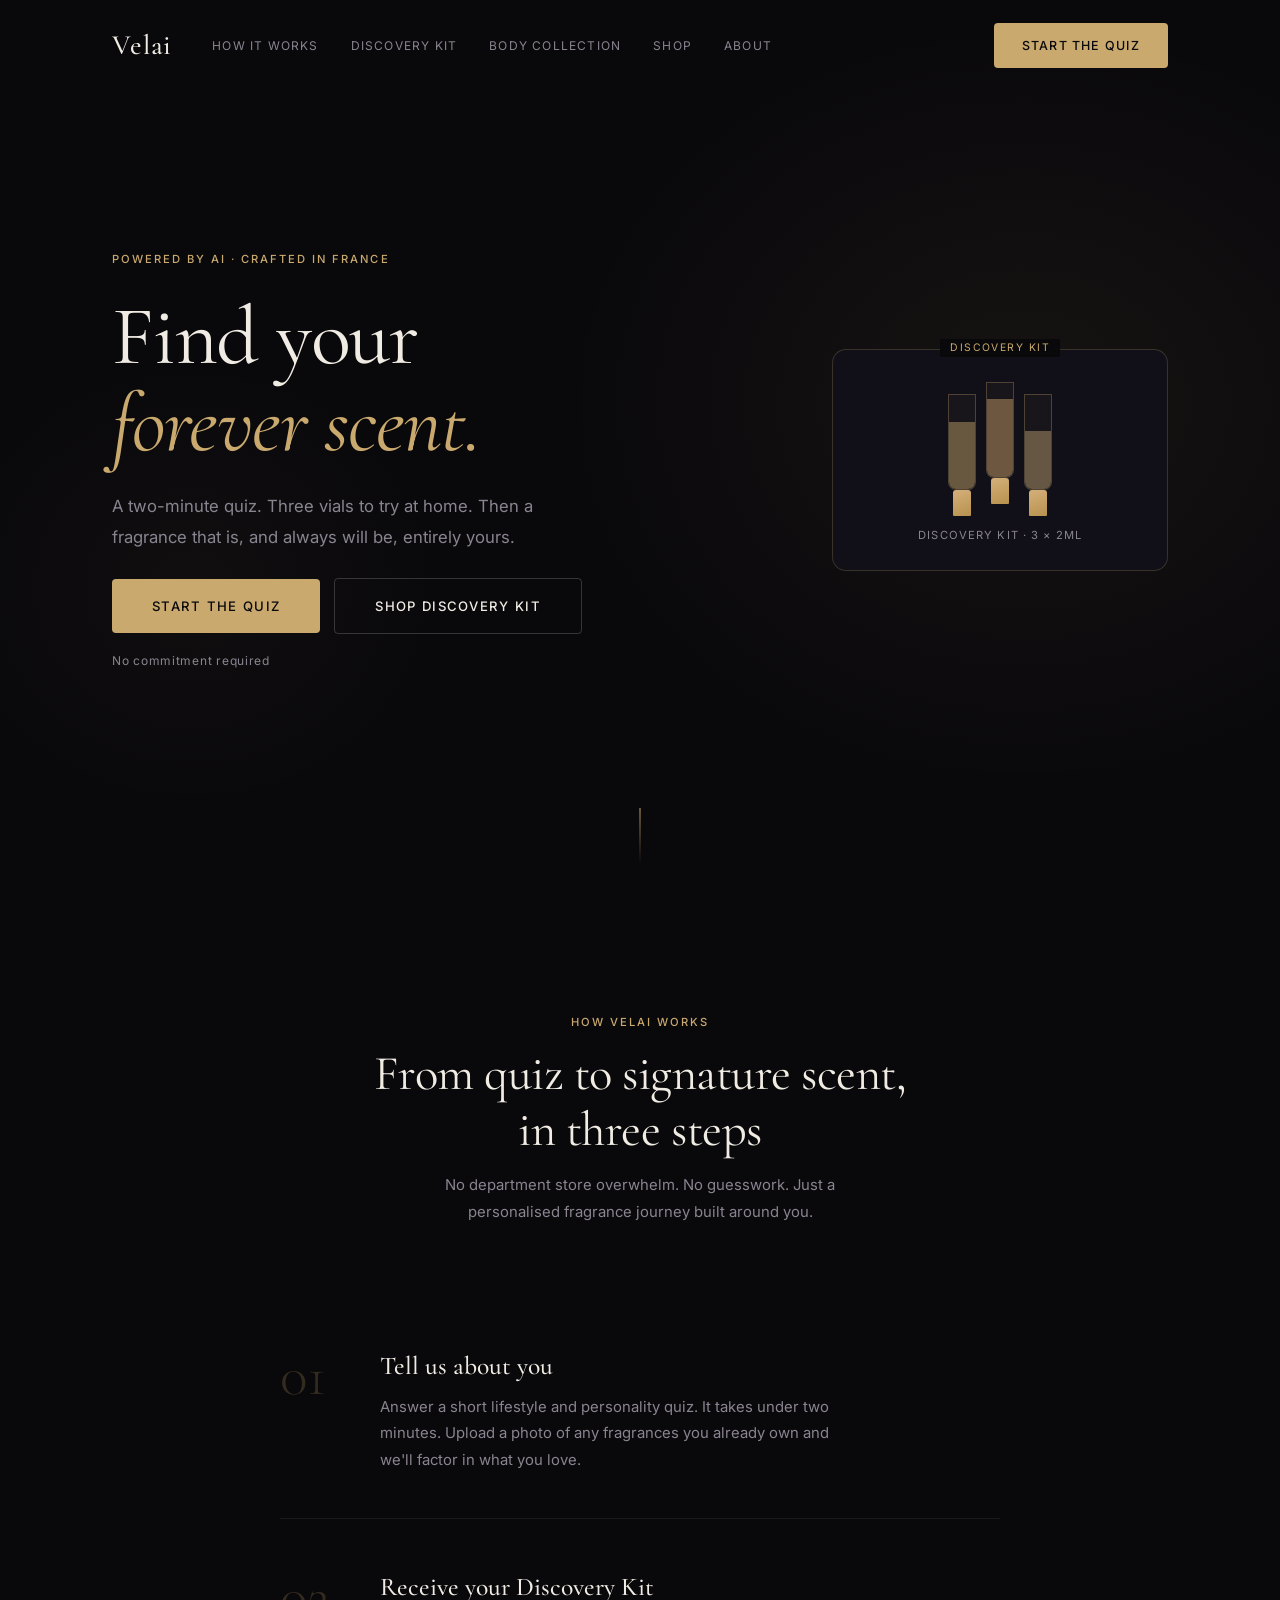
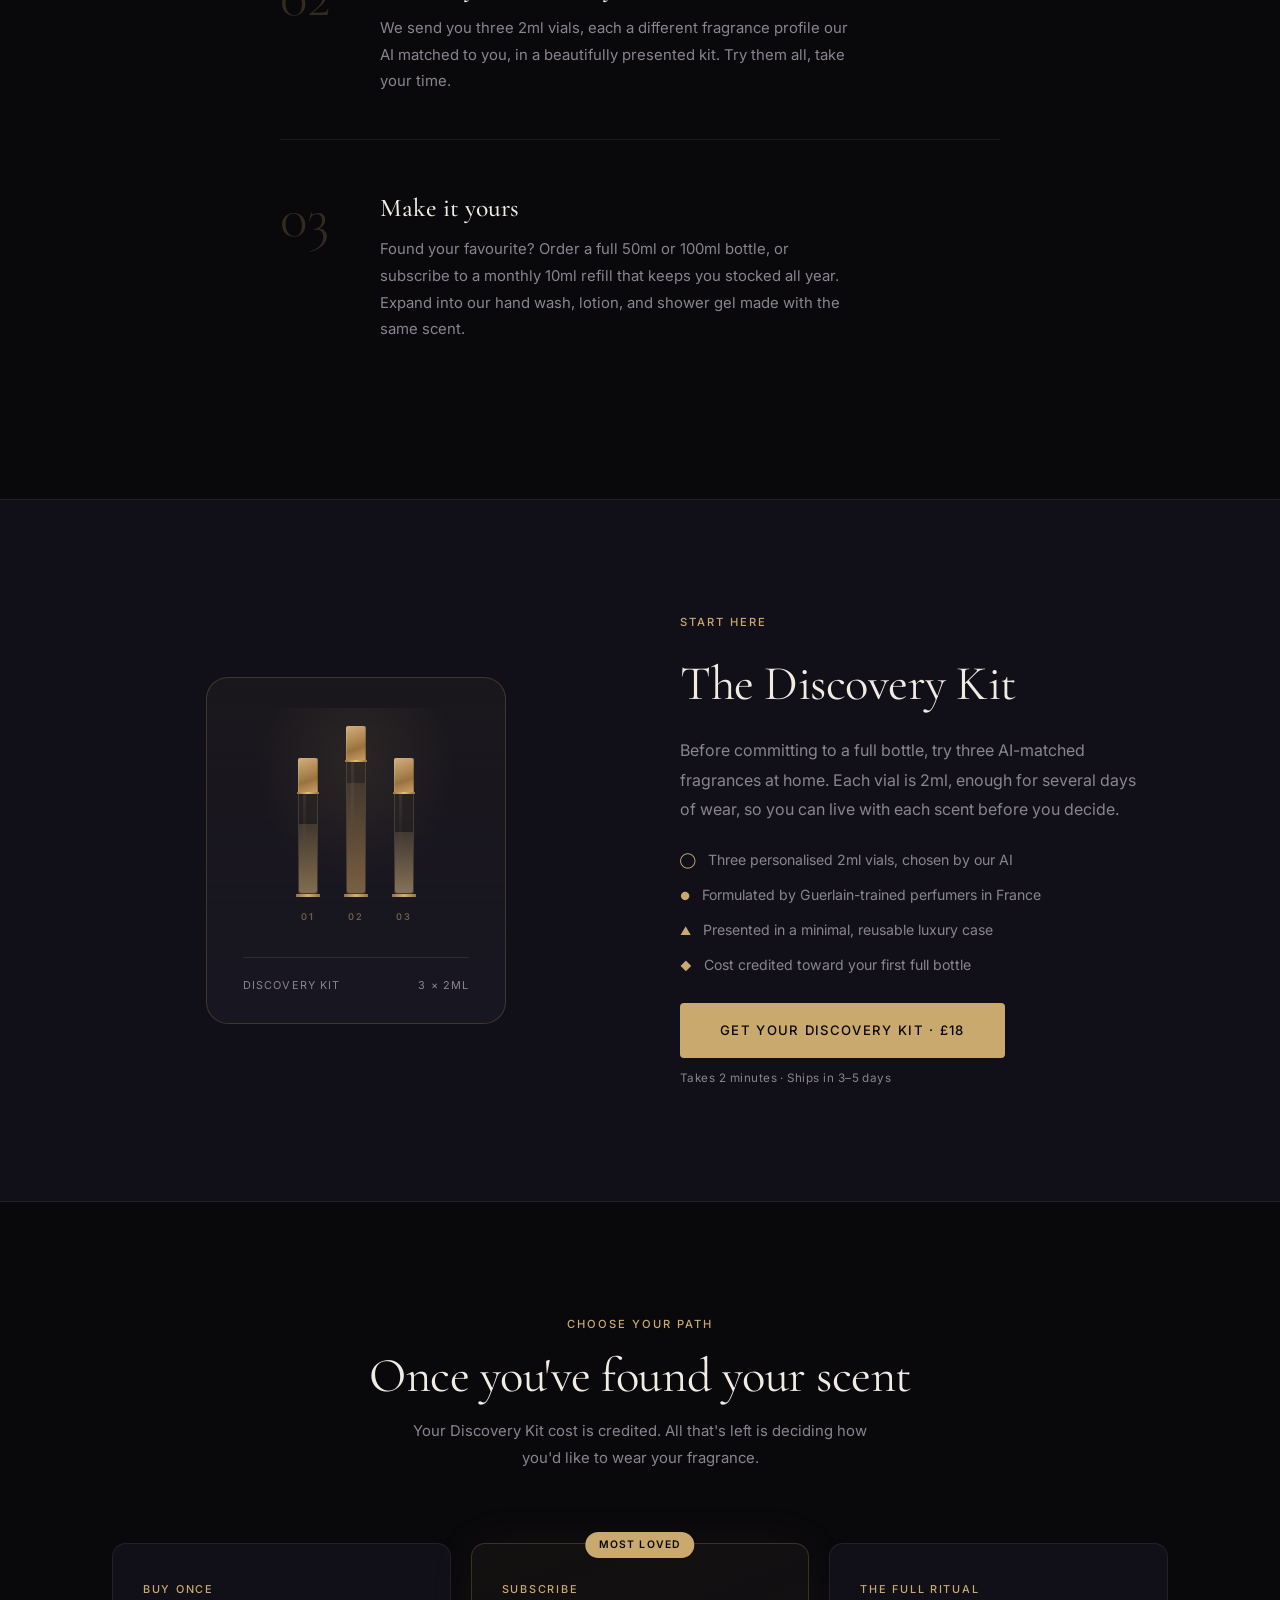
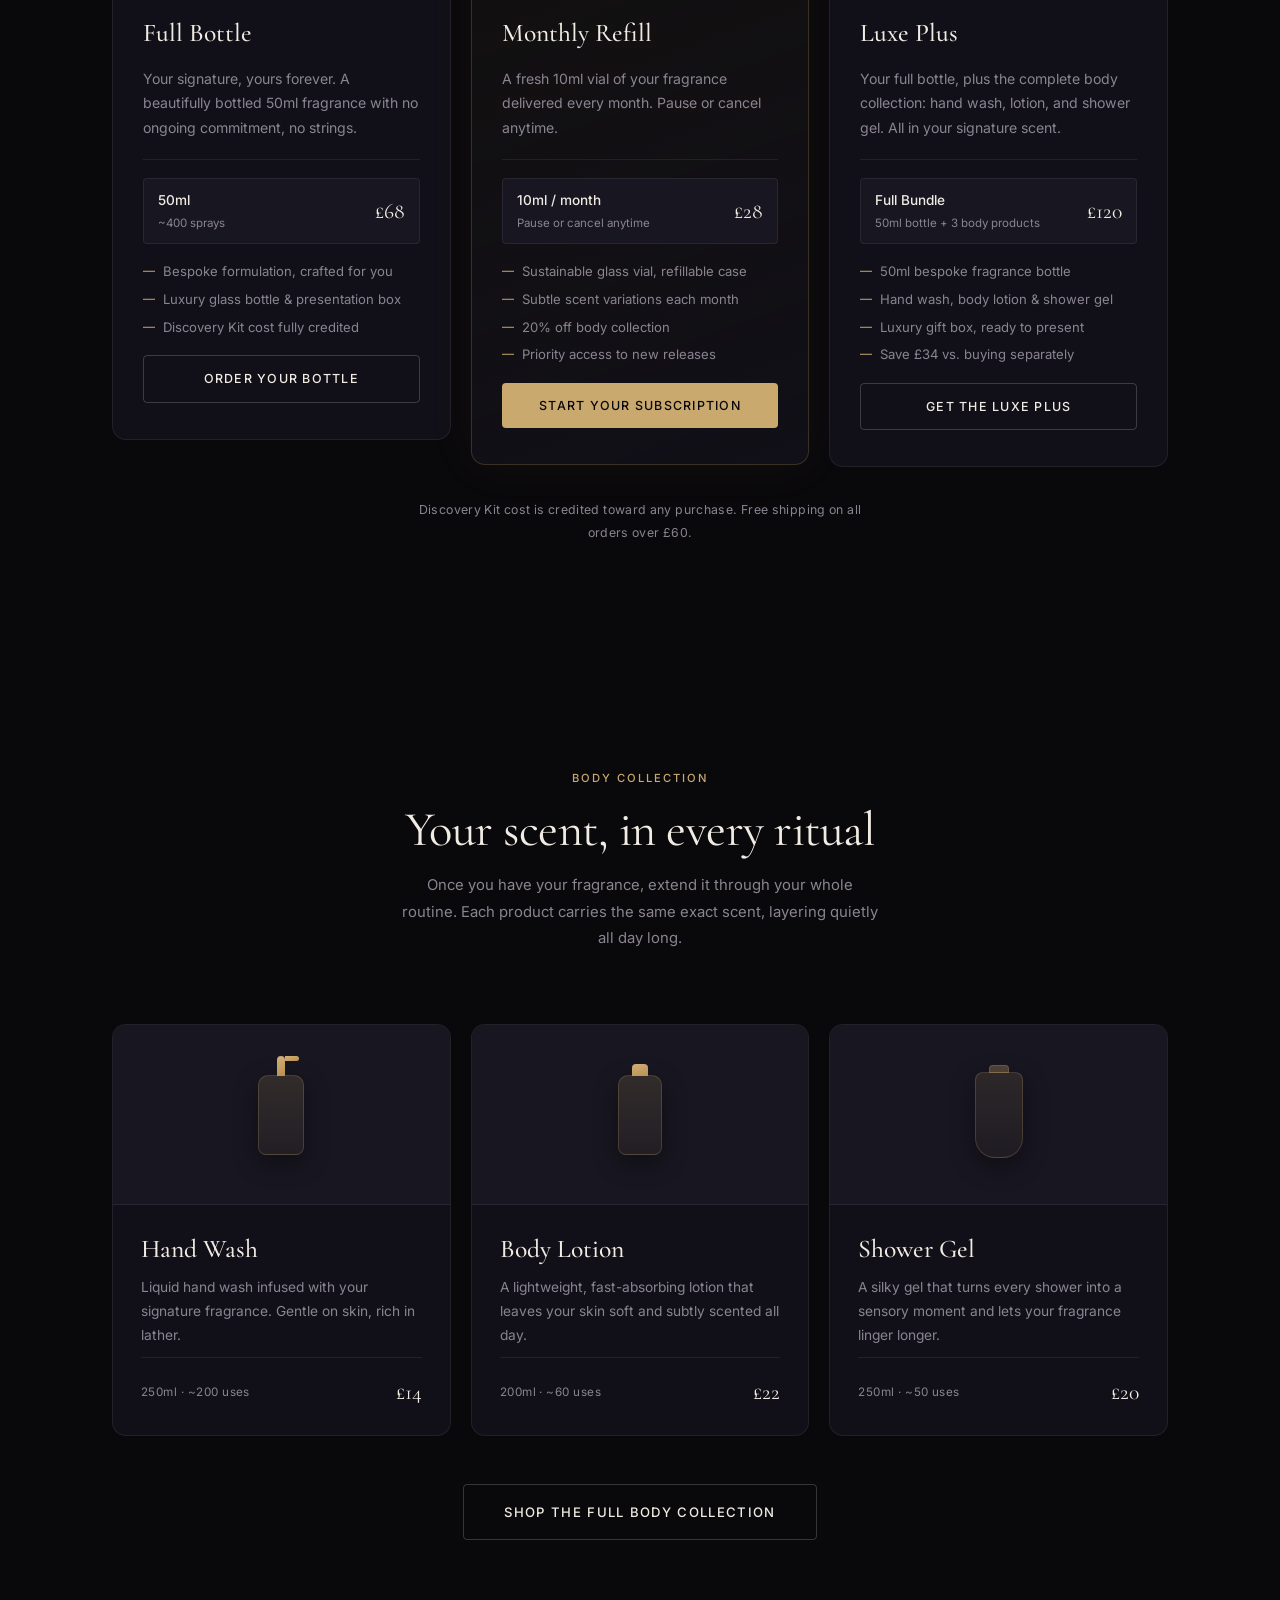
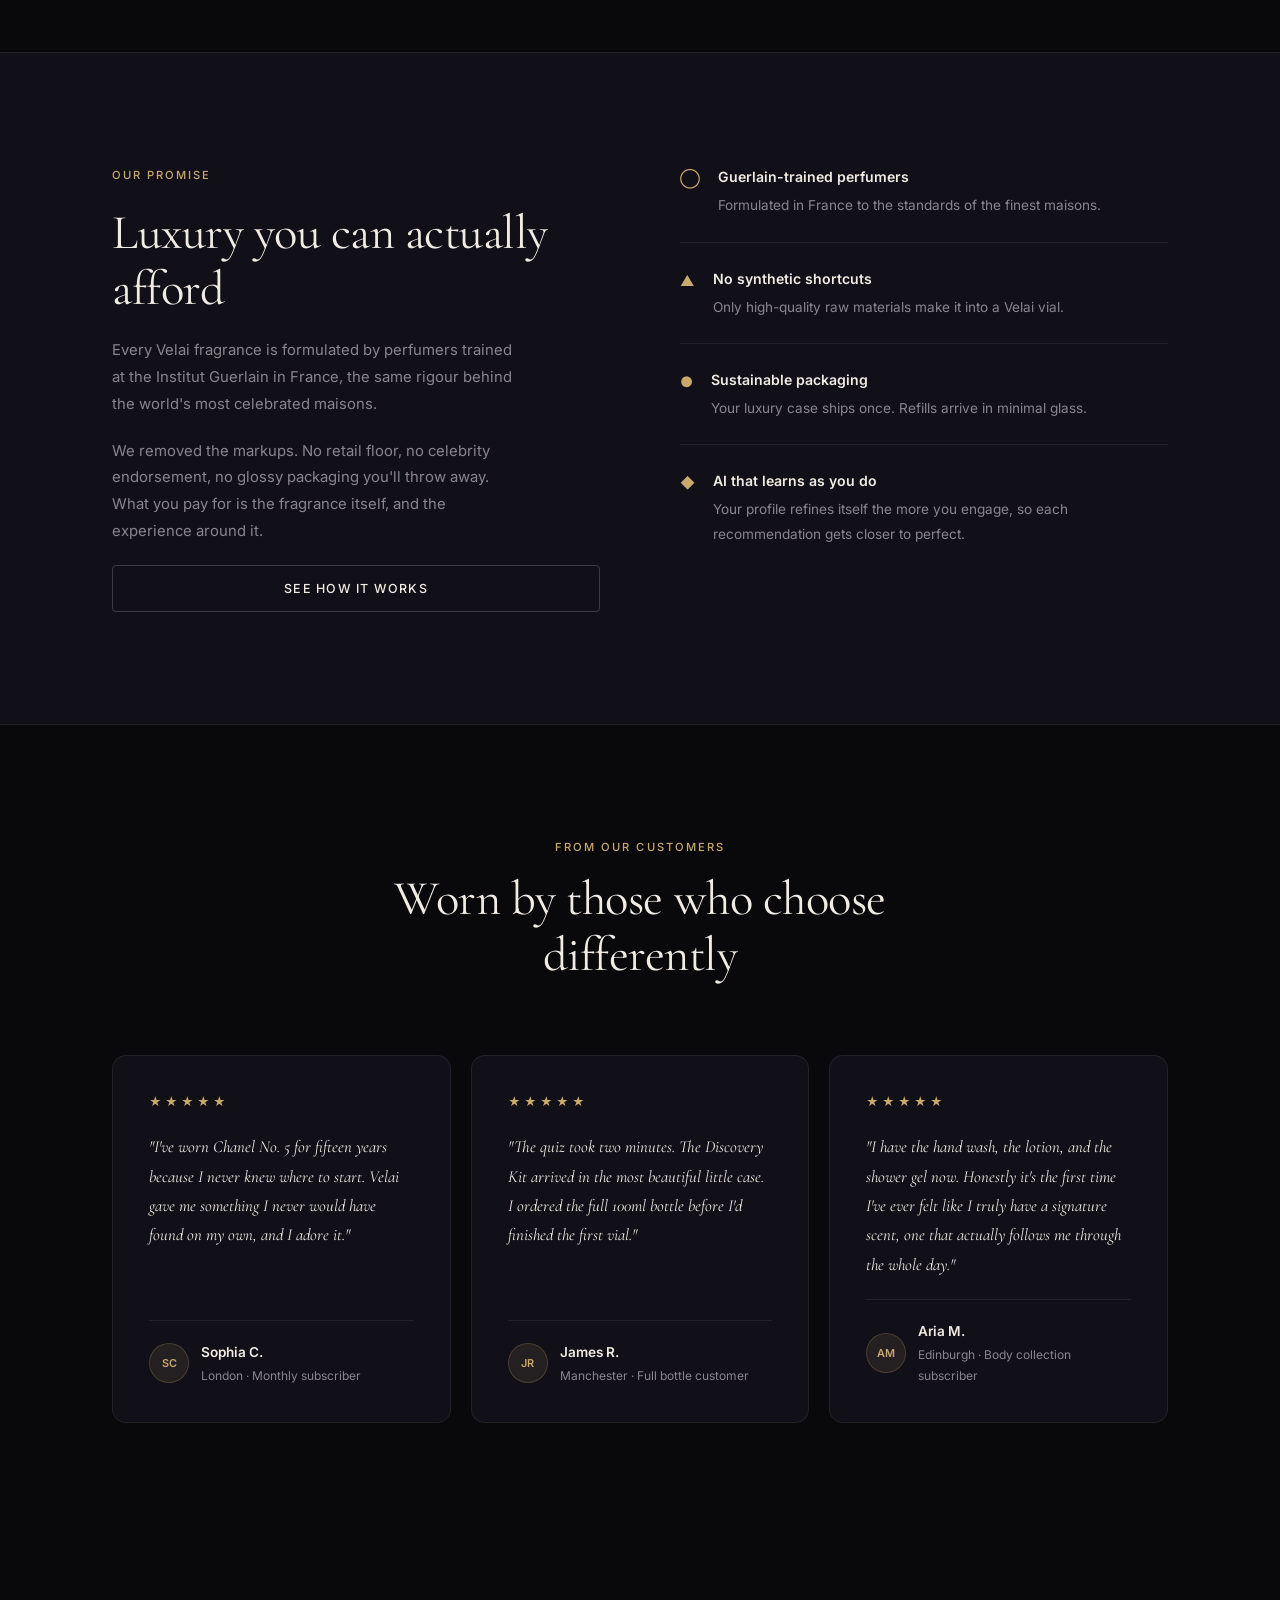
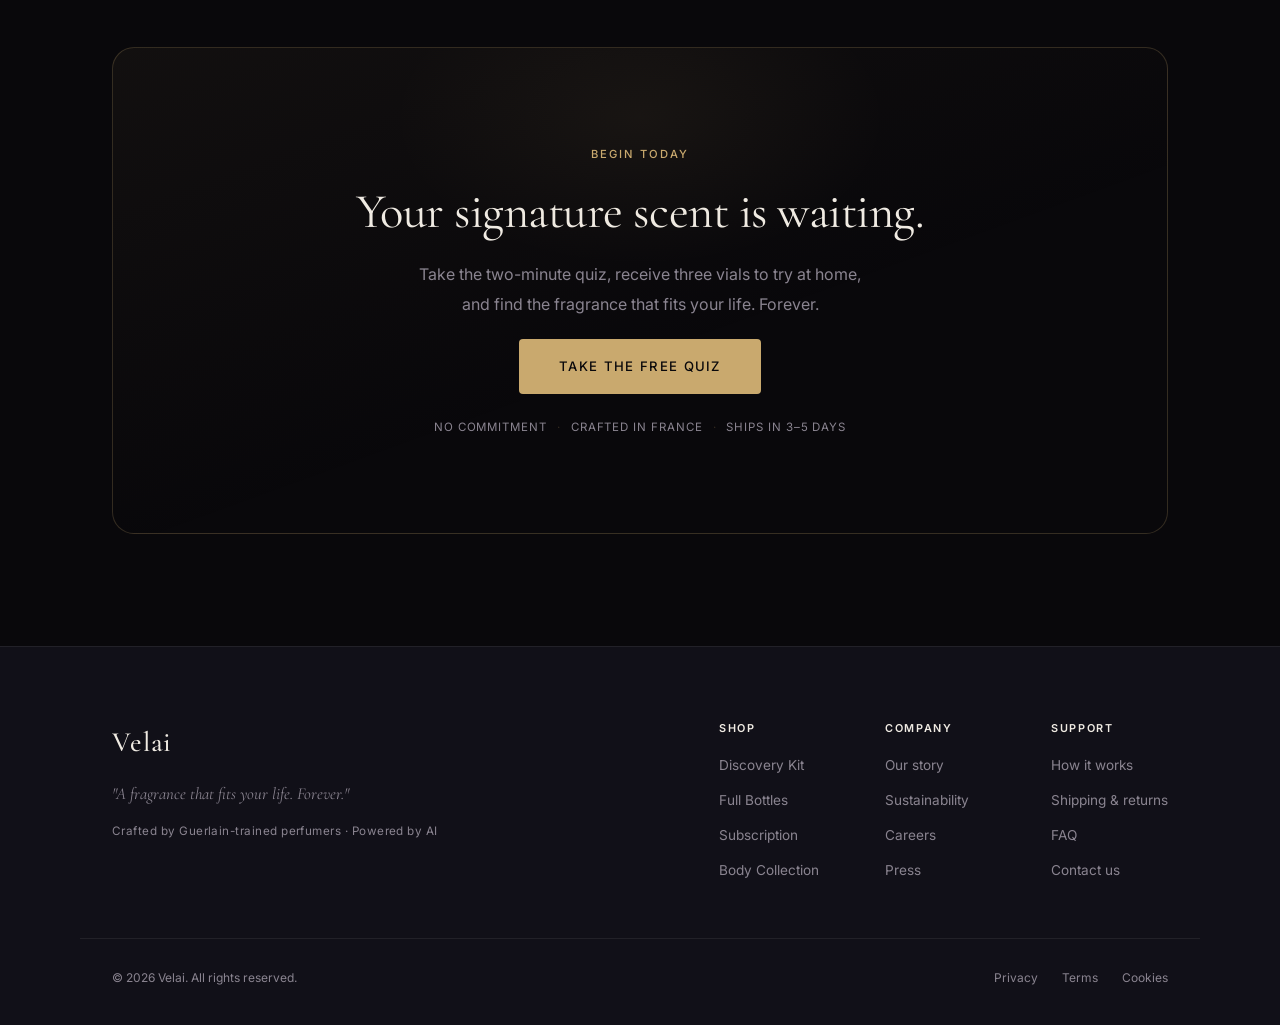
==== index.html @ 34f8d378 "Initial commit" ====
<!DOCTYPE html>
<html lang="en">
<head>
  <meta charset="UTF-8" />
  <meta name="viewport" content="width=device-width, initial-scale=1.0" />
  <title>Velai: A fragrance that fits your life. Forever.</title>
  <link rel="preconnect" href="https://fonts.googleapis.com" />
  <link rel="preconnect" href="https://fonts.gstatic.com" crossorigin />
  <link href="https://fonts.googleapis.com/css2?family=Cormorant+Garamond:ital,wght@0,300;0,400;0,500;0,600;1,300;1,400;1,500&family=Inter:wght@300;400;500;600&display=swap" rel="stylesheet" />
  <link rel="stylesheet" href="css/style.css" />
  <link rel="stylesheet" href="css/components.css" />
</head>
<body>

  <!-- NAV -->
  <header class="nav" id="nav">
    <div class="container nav__inner">
      <a href="#" class="nav__logo">Velai</a>
      <nav class="nav__links" id="navLinks">
        <a href="#how-it-works">How it works</a>
        <a href="#discovery-kit">Discovery Kit</a>
        <a href="#body-collection">Body Collection</a>
        <a href="#pricing">Shop</a>
        <a href="about.html">About</a>
      </nav>
      <div class="nav__actions">
        <a href="quiz.html" class="btn btn--primary">Start the quiz</a>
      </div>
      <button class="nav__hamburger" id="hamburger" aria-label="Open menu">
        <span></span><span></span><span></span>
      </button>
    </div>
  </header>

  <main>

    <!-- HERO -->
    <section class="hero">
      <div class="hero__bg-glow"></div>
      <div class="container hero__inner">
        <div class="hero__content">
          <p class="eyebrow reveal-hero">Powered by AI &middot; Crafted in France</p>
          <h1 class="hero__headline reveal-hero">
            Find your<br /><em>forever scent.</em>
          </h1>
          <p class="hero__subtext reveal-hero">
            A two-minute quiz. Three vials to try at home. Then a fragrance
            that is, and always will be, entirely yours.
          </p>
          <div class="hero__cta reveal-hero">
            <a href="quiz.html" class="btn btn--primary btn--lg">Start the quiz</a>
            <a href="#discovery-kit" class="btn btn--ghost btn--lg">Shop Discovery Kit</a>
          </div>
          <p class="hero__note reveal-hero">No commitment required</p>
        </div>
        <div class="hero__visual reveal-hero">
          <div class="vials-display">
            <div class="vial vial--1">
              <div class="vial__liquid"></div>
              <div class="vial__cap"></div>
            </div>
            <div class="vial vial--2">
              <div class="vial__liquid"></div>
              <div class="vial__cap"></div>
            </div>
            <div class="vial vial--3">
              <div class="vial__liquid"></div>
              <div class="vial__cap"></div>
            </div>
            <div class="vials__label">Discovery Kit &middot; 3 &times; 2ml</div>
          </div>
        </div>
      </div>
      <div class="hero__scroll-cue" aria-hidden="true">
        <span class="scroll-line"></span>
      </div>
    </section>

    <!-- HOW IT WORKS -->
    <section class="how section" id="how-it-works">
      <div class="container">
        <div class="section__header reveal">
          <p class="eyebrow">How Velai works</p>
          <h2>From quiz to signature scent,<br />in three steps</h2>
          <p class="section__desc">
            No department store overwhelm. No guesswork. Just a personalised
            fragrance journey built around you.
          </p>
        </div>
        <div class="steps">
          <div class="step reveal" style="--d:0ms">
            <div class="step__number">01</div>
            <div class="step__body">
              <h3>Tell us about you</h3>
              <p>
                Answer a short lifestyle and personality quiz. It takes under
                two minutes. Upload a photo of any fragrances you already own
                and we'll factor in what you love.
              </p>
            </div>
          </div>
          <div class="step__connector" aria-hidden="true"></div>
          <div class="step reveal" style="--d:120ms">
            <div class="step__number">02</div>
            <div class="step__body">
              <h3>Receive your Discovery Kit</h3>
              <p>
                We send you three 2ml vials, each a different fragrance
                profile our AI matched to you, in a beautifully presented
                kit. Try them all, take your time.
              </p>
            </div>
          </div>
          <div class="step__connector" aria-hidden="true"></div>
          <div class="step reveal" style="--d:240ms">
            <div class="step__number">03</div>
            <div class="step__body">
              <h3>Make it yours</h3>
              <p>
                Found your favourite? Order a full 50ml or 100ml bottle,
                or subscribe to a monthly 10ml refill that keeps you stocked
                all year. Expand into our hand wash, lotion, and shower gel made
                with the same scent.
              </p>
            </div>
          </div>
        </div>
      </div>
    </section>

    <!-- DISCOVERY KIT -->
    <section class="kit section" id="discovery-kit">
      <div class="container kit__inner">
        <div class="kit__visual reveal">
          <div class="kit-tray" id="kitScene" aria-label="Discovery Kit, three 2ml vials">

            <div class="kit-tray__vials">

              <div class="kit-vl kit-vl--1">
                <div class="kit-vl__cap"></div>
                <div class="kit-vl__collar"></div>
                <div class="kit-vl__glass">
                  <div class="kit-vl__liquid"></div>
                  <div class="kit-vl__shine"></div>
                </div>
                <div class="kit-vl__foot"></div>
                <span class="kit-vl__num">01</span>
              </div>

              <div class="kit-vl kit-vl--2">
                <div class="kit-vl__cap"></div>
                <div class="kit-vl__collar"></div>
                <div class="kit-vl__glass">
                  <div class="kit-vl__liquid"></div>
                  <div class="kit-vl__shine"></div>
                </div>
                <div class="kit-vl__foot"></div>
                <span class="kit-vl__num">02</span>
              </div>

              <div class="kit-vl kit-vl--3">
                <div class="kit-vl__cap"></div>
                <div class="kit-vl__collar"></div>
                <div class="kit-vl__glass">
                  <div class="kit-vl__liquid"></div>
                  <div class="kit-vl__shine"></div>
                </div>
                <div class="kit-vl__foot"></div>
                <span class="kit-vl__num">03</span>
              </div>

            </div>

            <div class="kit-tray__shelf">
              <span>Discovery Kit</span>
              <span>3 &times; 2ml</span>
            </div>

          </div>
        </div>
        <div class="kit__copy reveal">
          <p class="eyebrow">Start here</p>
          <h2>The Discovery Kit</h2>
          <p class="kit__desc">
            Before committing to a full bottle, try three AI-matched fragrances
            at home. Each vial is 2ml, enough for several days of wear, so
            you can live with each scent before you decide.
          </p>
          <ul class="kit__perks">
            <li>
              <span class="perk__icon" aria-hidden="true">&#9711;</span>
              <span>Three personalised 2ml vials, chosen by our AI</span>
            </li>
            <li>
              <span class="perk__icon" aria-hidden="true">&#9679;</span>
              <span>Formulated by Guerlain-trained perfumers in France</span>
            </li>
            <li>
              <span class="perk__icon" aria-hidden="true">&#9650;</span>
              <span>Presented in a minimal, reusable luxury case</span>
            </li>
            <li>
              <span class="perk__icon" aria-hidden="true">&#9670;</span>
              <span>Cost credited toward your first full bottle</span>
            </li>
          </ul>
          <div class="kit__action">
            <a href="quiz.html" class="btn btn--primary btn--lg">Get your Discovery Kit &middot; £18</a>
            <p class="kit__action-note">Takes 2 minutes &middot; Ships in 3–5 days</p>
          </div>
        </div>
      </div>
    </section>

    <!-- YOUR PATH (BOTTLES + SUBSCRIPTION) -->
    <section class="path section" id="pricing">
      <div class="container">
        <div class="section__header reveal">
          <p class="eyebrow">Choose your path</p>
          <h2>Once you've found your scent</h2>
          <p class="section__desc">
            Your Discovery Kit cost is credited. All that's left is deciding
            how you'd like to wear your fragrance.
          </p>
        </div>
        <div class="path__grid">

          <div class="path-card reveal" style="--d:0ms">
            <div class="path-card__label">Buy once</div>
            <h3>Full Bottle</h3>
            <p class="path-card__desc">
              Your signature, yours forever. A beautifully bottled 50ml fragrance
              with no ongoing commitment, no strings.
            </p>
            <div class="path-card__options">
              <div class="size-option">
                <div class="size-option__info">
                  <span class="size-option__size">50ml</span>
                  <span class="size-option__sub">~400 sprays</span>
                </div>
                <span class="size-option__price">£68</span>
              </div>
            </div>
            <ul class="path-card__perks">
              <li>Bespoke formulation, crafted for you</li>
              <li>Luxury glass bottle &amp; presentation box</li>
              <li>Discovery Kit cost fully credited</li>
            </ul>
            <a href="quiz.html" class="btn btn--ghost btn--full">Order your bottle</a>
          </div>

          <div class="path-card path-card--featured reveal" style="--d:120ms">
            <div class="path-card__badge">Most loved</div>
            <div class="path-card__label">Subscribe</div>
            <h3>Monthly Refill</h3>
            <p class="path-card__desc">
              A fresh 10ml vial of your fragrance delivered every month.
              Pause or cancel anytime.
            </p>
            <div class="path-card__options">
              <div class="size-option">
                <div class="size-option__info">
                  <span class="size-option__size">10ml / month</span>
                  <span class="size-option__sub">Pause or cancel anytime</span>
                </div>
                <span class="size-option__price">£28</span>
              </div>
            </div>
            <ul class="path-card__perks">
              <li>Sustainable glass vial, refillable case</li>
              <li>Subtle scent variations each month</li>
              <li>20% off body collection</li>
              <li>Priority access to new releases</li>
            </ul>
            <a href="quiz.html" class="btn btn--primary btn--full">Start your subscription</a>
          </div>

          <div class="path-card reveal" style="--d:240ms">
            <div class="path-card__label">The full ritual</div>
            <h3>Luxe Plus</h3>
            <p class="path-card__desc">
              Your full bottle, plus the complete body collection: hand wash,
              lotion, and shower gel. All in your signature scent.
            </p>
            <div class="path-card__options">
              <div class="size-option">
                <div class="size-option__info">
                  <span class="size-option__size">Full Bundle</span>
                  <span class="size-option__sub">50ml bottle + 3 body products</span>
                </div>
                <span class="size-option__price">£120</span>
              </div>
            </div>
            <ul class="path-card__perks">
              <li>50ml bespoke fragrance bottle</li>
              <li>Hand wash, body lotion &amp; shower gel</li>
              <li>Luxury gift box, ready to present</li>
              <li>Save £34 vs. buying separately</li>
            </ul>
            <a href="quiz.html" class="btn btn--ghost btn--full">Get the Luxe Plus</a>
          </div>

        </div>
        <p class="path__note">Discovery Kit cost is credited toward any purchase. Free shipping on all orders over £60.</p>
      </div>
    </section>

    <!-- BODY COLLECTION -->
    <section class="body-collection section" id="body-collection">
      <div class="container">
        <div class="section__header reveal">
          <p class="eyebrow">Body Collection</p>
          <h2>Your scent, in every ritual</h2>
          <p class="section__desc">
            Once you have your fragrance, extend it through your whole routine.
            Each product carries the same exact scent, layering quietly
            all day long.
          </p>
        </div>
        <div class="body-grid">

          <div class="body-card reveal" style="--d:0ms">
            <div class="body-card__icon-wrap" aria-hidden="true">
              <div class="body-icon body-icon--soap"></div>
            </div>
            <div class="body-card__content">
              <h3>Hand Wash</h3>
              <p>Liquid hand wash infused with your signature fragrance. Gentle on skin, rich in lather.</p>
              <div class="body-card__footer">
                <span class="body-card__detail">250ml &middot; ~200 uses</span>
                <span class="body-card__price">£14</span>
              </div>
            </div>
          </div>

          <div class="body-card reveal" style="--d:100ms">
            <div class="body-card__icon-wrap" aria-hidden="true">
              <div class="body-icon body-icon--lotion"></div>
            </div>
            <div class="body-card__content">
              <h3>Body Lotion</h3>
              <p>A lightweight, fast-absorbing lotion that leaves your skin soft and subtly scented all day.</p>
              <div class="body-card__footer">
                <span class="body-card__detail">200ml &middot; ~60 uses</span>
                <span class="body-card__price">£22</span>
              </div>
            </div>
          </div>

          <div class="body-card reveal" style="--d:200ms">
            <div class="body-card__icon-wrap" aria-hidden="true">
              <div class="body-icon body-icon--gel"></div>
            </div>
            <div class="body-card__content">
              <h3>Shower Gel</h3>
              <p>A silky gel that turns every shower into a sensory moment and lets your fragrance linger longer.</p>
              <div class="body-card__footer">
                <span class="body-card__detail">250ml &middot; ~50 uses</span>
                <span class="body-card__price">£20</span>
              </div>
            </div>
          </div>

        </div>
        <div class="body-collection__cta reveal">
          <a href="#" class="btn btn--ghost btn--lg">Shop the full body collection</a>
        </div>
      </div>
    </section>

    <!-- CRAFTSMANSHIP -->
    <section class="craft section">
      <div class="container craft__inner">
        <div class="craft__copy reveal">
          <p class="eyebrow">Our promise</p>
          <h2>Luxury you can actually afford</h2>
          <p>
            Every Velai fragrance is formulated by perfumers trained at the
            Institut Guerlain in France, the same rigour behind the world's
            most celebrated maisons.
          </p>
          <p>
            We removed the markups. No retail floor, no celebrity
            endorsement, no glossy packaging you'll throw away. What you pay
            for is the fragrance itself, and the experience around it.
          </p>
          <a href="#how-it-works" class="btn btn--ghost">See how it works</a>
        </div>
        <div class="craft__pillars reveal">
          <div class="craft-pillar">
            <span class="craft-pillar__icon" aria-hidden="true">&#9711;</span>
            <div>
              <h4>Guerlain-trained perfumers</h4>
              <p>Formulated in France to the standards of the finest maisons.</p>
            </div>
          </div>
          <div class="craft-pillar">
            <span class="craft-pillar__icon" aria-hidden="true">&#9650;</span>
            <div>
              <h4>No synthetic shortcuts</h4>
              <p>Only high-quality raw materials make it into a Velai vial.</p>
            </div>
          </div>
          <div class="craft-pillar">
            <span class="craft-pillar__icon" aria-hidden="true">&#9679;</span>
            <div>
              <h4>Sustainable packaging</h4>
              <p>Your luxury case ships once. Refills arrive in minimal glass.</p>
            </div>
          </div>
          <div class="craft-pillar">
            <span class="craft-pillar__icon" aria-hidden="true">&#9670;</span>
            <div>
              <h4>AI that learns as you do</h4>
              <p>Your profile refines itself the more you engage, so each
              recommendation gets closer to perfect.</p>
            </div>
          </div>
        </div>
      </div>
    </section>

    <!-- TESTIMONIALS -->
    <section class="testimonials section">
      <div class="container">
        <div class="section__header reveal">
          <p class="eyebrow">From our customers</p>
          <h2>Worn by those who choose differently</h2>
        </div>
        <div class="testimonials__grid">
          <div class="testimonial-card reveal" style="--d:0ms">
            <div class="testimonial-card__stars" aria-label="5 stars">&#9733;&#9733;&#9733;&#9733;&#9733;</div>
            <blockquote>
              "I've worn Chanel No. 5 for fifteen years because I never knew where
              to start. Velai gave me something I never would have found on my own,
              and I adore it."
            </blockquote>
            <div class="testimonial-card__author">
              <div class="avatar" aria-hidden="true">SC</div>
              <div class="author__info">
                <strong>Sophia C.</strong>
                <span>London &middot; Monthly subscriber</span>
              </div>
            </div>
          </div>
          <div class="testimonial-card reveal" style="--d:110ms">
            <div class="testimonial-card__stars" aria-label="5 stars">&#9733;&#9733;&#9733;&#9733;&#9733;</div>
            <blockquote>
              "The quiz took two minutes. The Discovery Kit arrived in the most
              beautiful little case. I ordered the full 100ml bottle before I'd
              finished the first vial."
            </blockquote>
            <div class="testimonial-card__author">
              <div class="avatar" aria-hidden="true">JR</div>
              <div class="author__info">
                <strong>James R.</strong>
                <span>Manchester &middot; Full bottle customer</span>
              </div>
            </div>
          </div>
          <div class="testimonial-card reveal" style="--d:220ms">
            <div class="testimonial-card__stars" aria-label="5 stars">&#9733;&#9733;&#9733;&#9733;&#9733;</div>
            <blockquote>
              "I have the hand wash, the lotion, and the shower gel now. Honestly it's the
              first time I've ever felt like I truly have a signature scent, one that
              actually follows me through the whole day."
            </blockquote>
            <div class="testimonial-card__author">
              <div class="avatar" aria-hidden="true">AM</div>
              <div class="author__info">
                <strong>Aria M.</strong>
                <span>Edinburgh &middot; Body collection subscriber</span>
              </div>
            </div>
          </div>
        </div>
      </div>
    </section>

    <!-- FINAL CTA -->
    <section class="final-cta section">
      <div class="container">
        <div class="final-cta__inner reveal">
          <p class="eyebrow">Begin today</p>
          <h2>Your signature scent is waiting.</h2>
          <p class="final-cta__sub">
            Take the two-minute quiz, receive three vials to try at home,
            and find the fragrance that fits your life. Forever.
          </p>
          <a href="quiz.html" class="btn btn--primary btn--lg">Take the free quiz</a>
          <ul class="final-cta__reassurance">
            <li>No commitment</li>
            <li>Crafted in France</li>
            <li>Ships in 3–5 days</li>
          </ul>
        </div>
      </div>
    </section>

  </main>

  <!-- FOOTER -->
  <footer class="footer">
    <div class="container footer__inner">
      <div class="footer__brand">
        <a href="#" class="nav__logo">Velai</a>
        <p class="footer__tagline"><em>"A fragrance that fits your life. Forever."</em></p>
        <p class="footer__crafted">Crafted by Guerlain-trained perfumers &middot; Powered by AI</p>
      </div>
      <div class="footer__links">
        <div class="footer__col">
          <h4>Shop</h4>
          <a href="#">Discovery Kit</a>
          <a href="#">Full Bottles</a>
          <a href="#">Subscription</a>
          <a href="#">Body Collection</a>
        </div>
        <div class="footer__col">
          <h4>Company</h4>
          <a href="about.html">Our story</a>
          <a href="sustainability.html">Sustainability</a>
          <a href="#">Careers</a>
          <a href="#">Press</a>
        </div>
        <div class="footer__col">
          <h4>Support</h4>
          <a href="#">How it works</a>
          <a href="#">Shipping & returns</a>
          <a href="#">FAQ</a>
          <a href="#">Contact us</a>
        </div>
      </div>
    </div>
    <div class="container footer__bottom">
      <p>&copy; 2026 Velai. All rights reserved.</p>
      <div class="footer__legal">
        <a href="#">Privacy</a>
        <a href="#">Terms</a>
        <a href="#">Cookies</a>
      </div>
    </div>
  </footer>

  <script src="js/main.js"></script>
</body>
</html>
---- css/style.css ----
/* ─── Reset ─────────────────────────────────────────────────────────── */
*, *::before, *::after { box-sizing: border-box; margin: 0; padding: 0; }

:root {
  --bg:           #09080b;
  --surface:      #111018;
  --surface-2:    #181620;
  --border:       rgba(255,255,255,0.07);
  --border-gold:  rgba(201,169,110,0.22);
  --text:         #f0ebe3;
  --muted:        #8a8490;
  --gold:         #c9a96e;
  --gold-light:   #dfc28e;
  --gold-dim:     rgba(201,169,110,0.10);
  --gold-glow:    rgba(201,169,110,0.06);

  --serif: 'Cormorant Garamond', Georgia, serif;
  --sans:  'Inter', system-ui, sans-serif;

  --r-sm: 4px;
  --r-md: 14px;
  --r-lg: 22px;

  --ease-out: cubic-bezier(0.22, 1, 0.36, 1);
  --t: 0.25s ease;
}

html { scroll-behavior: smooth; font-size: 16px; }

body {
  font-family: var(--sans);
  background: var(--bg);
  color: var(--text);
  line-height: 1.7;
  -webkit-font-smoothing: antialiased;
  overflow-x: hidden;
}

img { display: block; max-width: 100%; }
ul  { list-style: none; }
a   { color: inherit; text-decoration: none; transition: color var(--t); }

/* ─── Typography ────────────────────────────────────────────────────── */
h1 {
  font-family: var(--serif);
  font-size: clamp(3.2rem, 6.5vw, 6rem);
  font-weight: 400;
  line-height: 1.05;
  letter-spacing: -0.015em;
  color: var(--text);
}
h1 em { font-style: italic; color: var(--gold); }

h2 {
  font-family: var(--serif);
  font-size: clamp(2rem, 3.8vw, 3.2rem);
  font-weight: 400;
  line-height: 1.15;
  letter-spacing: -0.01em;
  color: var(--text);
}

h3 {
  font-family: var(--serif);
  font-size: clamp(1.3rem, 2vw, 1.7rem);
  font-weight: 500;
  line-height: 1.25;
  color: var(--text);
}

h4 {
  font-family: var(--sans);
  font-size: 0.88rem;
  font-weight: 600;
  color: var(--text);
}

p { color: var(--muted); font-size: 0.93rem; line-height: 1.8; }

em { font-style: italic; }

.eyebrow {
  font-size: 0.7rem;
  font-weight: 500;
  letter-spacing: 0.18em;
  text-transform: uppercase;
  color: var(--gold);
}

/* ─── Layout ────────────────────────────────────────────────────────── */
.container {
  width: 100%;
  max-width: 1120px;
  margin: 0 auto;
  padding: 0 32px;
}

.section { padding: 112px 0; }

.section__header {
  text-align: center;
  margin: 0 auto 72px;
  max-width: 600px;
  display: flex;
  flex-direction: column;
  align-items: center;
  gap: 14px;
}

.section__desc {
  max-width: 480px;
  text-align: center;
}

/* ─── Buttons ────────────────────────────────────────────────────────── */
.btn {
  display: inline-flex;
  align-items: center;
  justify-content: center;
  padding: 12px 28px;
  border-radius: var(--r-sm);
  font-family: var(--sans);
  font-size: 0.78rem;
  font-weight: 500;
  letter-spacing: 0.1em;
  text-transform: uppercase;
  white-space: nowrap;
  cursor: pointer;
  border: none;
  transition: background var(--t), color var(--t), border-color var(--t),
              transform 0.2s var(--ease-out), box-shadow var(--t);
}

.btn--primary {
  background: var(--gold);
  color: #09080b;
}
.btn--primary:hover {
  background: var(--gold-light);
  transform: translateY(-2px);
  box-shadow: 0 10px 32px rgba(201,169,110,0.28);
}
.btn--primary:active { transform: translateY(0); }

.btn--ghost {
  background: transparent;
  color: var(--text);
  border: 1px solid rgba(255,255,255,0.18);
}
.btn--ghost:hover {
  border-color: var(--gold);
  color: var(--gold);
}

.btn--lg  { padding: 16px 40px; font-size: 0.82rem; }
.btn--full { width: 100%; }

/* ─── Nav ────────────────────────────────────────────────────────────── */
.nav {
  position: fixed;
  top: 0; left: 0; right: 0;
  z-index: 200;
  padding: 22px 0;
  transition: background 0.35s ease, border-color 0.35s ease, padding 0.35s ease;
  border-bottom: 1px solid transparent;
}

.nav.scrolled {
  background: rgba(9,8,11,0.88);
  backdrop-filter: blur(18px);
  -webkit-backdrop-filter: blur(18px);
  border-bottom-color: var(--border);
  padding: 14px 0;
}

.nav__inner {
  display: flex;
  align-items: center;
  gap: 40px;
}

.nav__logo {
  font-family: var(--serif);
  font-size: 1.75rem;
  font-weight: 500;
  color: var(--text);
  letter-spacing: 0.03em;
  flex-shrink: 0;
  transition: color var(--t);
}
.nav__logo:hover { color: var(--gold); }

.nav__links {
  display: flex;
  gap: 32px;
}

.nav__links a {
  font-size: 0.75rem;
  font-weight: 400;
  letter-spacing: 0.1em;
  text-transform: uppercase;
  color: var(--muted);
  transition: color var(--t);
  position: relative;
}
.nav__links a::after {
  content: '';
  position: absolute;
  bottom: -3px; left: 0; right: 0;
  height: 1px;
  background: var(--gold);
  transform: scaleX(0);
  transform-origin: left;
  transition: transform 0.3s var(--ease-out);
}
.nav__links a:hover,
.nav__links a.active { color: var(--text); }
.nav__links a.active::after,
.nav__links a:hover::after { transform: scaleX(1); }

.nav__actions { margin-left: auto; flex-shrink: 0; }

.nav__hamburger {
  display: none;
  flex-direction: column;
  gap: 6px;
  background: none;
  border: none;
  cursor: pointer;
  margin-left: auto;
  padding: 6px 4px;
}
.nav__hamburger span {
  display: block;
  width: 24px;
  height: 1px;
  background: var(--text);
  border-radius: 1px;
  transition: all 0.3s var(--ease-out);
}
.nav__hamburger.open span:nth-child(1) { transform: translateY(7px) rotate(45deg); }
.nav__hamburger.open span:nth-child(2) { opacity: 0; transform: scaleX(0); }
.nav__hamburger.open span:nth-child(3) { transform: translateY(-7px) rotate(-45deg); }

/* ─── Hero ───────────────────────────────────────────────────────────── */
.hero {
  position: relative;
  min-height: 100svh;
  display: flex;
  align-items: center;
  overflow: hidden;
}

.hero__bg-glow {
  position: absolute;
  inset: 0;
  background:
    radial-gradient(ellipse 55% 65% at 80% 45%, rgba(201,169,110,0.07) 0%, transparent 65%),
    radial-gradient(ellipse 35% 45% at 15% 65%, rgba(201,169,110,0.04) 0%, transparent 55%);
  pointer-events: none;
  animation: glowPulse 8s ease-in-out infinite alternate;
}

@keyframes glowPulse {
  from { opacity: 0.7; }
  to   { opacity: 1; }
}

.hero__inner {
  position: relative;
  z-index: 1;
  padding-top: 100px;
  padding-bottom: 80px;
  display: grid;
  grid-template-columns: 1fr auto;
  gap: 80px;
  align-items: center;
  width: 100%;
}

.hero__content {
  display: flex;
  flex-direction: column;
  gap: 24px;
  max-width: 640px;
}

.hero__headline { max-width: 16ch; }

.hero__subtext {
  font-size: 1.05rem;
  line-height: 1.85;
  max-width: 44ch;
}

.hero__cta {
  display: flex;
  gap: 14px;
  flex-wrap: wrap;
  align-items: center;
}

.hero__note {
  font-size: 0.75rem;
  letter-spacing: 0.06em;
  color: var(--muted);
  margin-top: -8px;
}

/* Hero vials (decorative CSS illustration) */
.vials-display {
  display: flex;
  flex-direction: column;
  align-items: center;
  gap: 0;
  user-select: none;
}

.vial {
  position: relative;
  display: flex;
  flex-direction: column;
  align-items: center;
}

.vial__cap {
  width: 18px;
  height: 26px;
  background: linear-gradient(160deg, #d4af7a, #b8924e);
  border-radius: 3px 3px 1px 1px;
}

.vial__liquid {
  width: 28px;
  height: 96px;
  border: 1px solid rgba(201,169,110,0.3);
  border-radius: 0 0 8px 8px;
  position: relative;
  overflow: hidden;
  background: rgba(201,169,110,0.04);
}

.vial__liquid::after {
  content: '';
  position: absolute;
  bottom: 0; left: 0; right: 0;
  border-radius: 0 0 7px 7px;
  animation: fillRise 2.4s var(--ease-out) forwards;
}

@keyframes fillRise {
  from { height: 0; }
  to   { height: var(--fill, 70%); }
}

.vial--1 { transform: translateY(12px); }
.vial--2 { transform: translateY(0); }
.vial--3 { transform: translateY(12px); }

.vial--1 .vial__liquid::after { background: rgba(201,169,110,0.45); --fill: 72%; animation-delay: 0.3s; }
.vial--2 .vial__liquid::after { background: rgba(180,140,95,0.55); --fill: 84%; animation-delay: 0.5s; }
.vial--3 .vial__liquid::after { background: rgba(220,185,130,0.4); --fill: 62%; animation-delay: 0.7s; }

/* Override: three vials side by side */
.vials-display {
  flex-direction: row;
  align-items: flex-end;
  gap: 10px;
  padding-bottom: 12px;
}

.vials__label {
  width: 100%;
  text-align: center;
  font-size: 0.7rem;
  letter-spacing: 0.1em;
  text-transform: uppercase;
  color: var(--muted);
  margin-top: 12px;
  grid-column: 1 / -1;
}

/* Wrap vials + label */
.vials-display {
  flex-direction: row;
  flex-wrap: wrap;
  align-items: flex-end;
  justify-content: center;
  gap: 10px;
  padding: 32px 28px 24px;
  border: 1px solid var(--border-gold);
  border-radius: var(--r-md);
  background: var(--surface);
  position: relative;
}

.vials-display::before {
  content: 'Discovery Kit';
  position: absolute;
  top: -11px; left: 50%;
  transform: translateX(-50%);
  font-size: 0.65rem;
  letter-spacing: 0.14em;
  text-transform: uppercase;
  color: var(--gold);
  background: var(--bg);
  padding: 0 10px;
  white-space: nowrap;
}

/* Scroll cue */
.hero__scroll-cue {
  position: absolute;
  bottom: 36px;
  left: 50%;
  transform: translateX(-50%);
}

.scroll-line {
  display: block;
  width: 1px;
  height: 56px;
  background: linear-gradient(to bottom, var(--gold), transparent);
  animation: scrollDrop 2s ease-in-out infinite;
  transform-origin: top;
}

@keyframes scrollDrop {
  0%   { transform: scaleY(0); opacity: 0; }
  40%  { transform: scaleY(1); opacity: 1; }
  100% { transform: scaleY(1); opacity: 0; }
}

/* ─── How it works steps ─────────────────────────────────────────────── */
.steps {
  display: flex;
  flex-direction: column;
  max-width: 720px;
  margin: 0 auto;
  gap: 0;
}

.step {
  display: grid;
  grid-template-columns: 72px 1fr;
  gap: 28px;
  padding: 44px 0;
  border-bottom: 1px solid var(--border);
}
.step:last-child { border-bottom: none; }

.step__connector {
  height: 1px;
  background: var(--border);
  display: none;
}

.step__number {
  font-family: var(--serif);
  font-size: 3.6rem;
  font-weight: 300;
  color: var(--border-gold);
  line-height: 1;
  padding-top: 6px;
  transition: color 0.4s ease;
}

.step:hover .step__number { color: rgba(201,169,110,0.5); }

.step__body { display: flex; flex-direction: column; gap: 12px; padding-top: 8px; }
.step__body h3 { transition: color var(--t); }
.step__body p { max-width: 52ch; }

/* ─── Craft section ──────────────────────────────────────────────────── */
.craft { background: var(--surface); border-top: 1px solid var(--border); border-bottom: 1px solid var(--border); }

.craft__inner {
  display: grid;
  grid-template-columns: 1fr 1fr;
  gap: 80px;
  align-items: start;
}

.craft__copy {
  display: flex;
  flex-direction: column;
  gap: 20px;
}

.craft__copy p { max-width: 46ch; }

.craft__pillars {
  display: flex;
  flex-direction: column;
  gap: 0;
}

.craft-pillar {
  display: flex;
  gap: 18px;
  align-items: flex-start;
  padding: 24px 0;
  border-bottom: 1px solid var(--border);
}
.craft-pillar:first-child { padding-top: 0; }
.craft-pillar:last-child  { border-bottom: none; padding-bottom: 0; }

.craft-pillar__icon {
  flex-shrink: 0;
  color: var(--gold);
  font-size: 0.9rem;
  margin-top: 2px;
}

.craft-pillar div { display: flex; flex-direction: column; gap: 4px; }
.craft-pillar p { font-size: 0.85rem; }

/* ─── Footer ─────────────────────────────────────────────────────────── */
.footer {
  background: var(--surface);
  border-top: 1px solid var(--border);
  padding: 72px 0 36px;
}

.footer__inner {
  display: flex;
  gap: 64px;
  flex-wrap: wrap;
  margin-bottom: 56px;
}

.footer__brand {
  flex: 1;
  min-width: 200px;
  display: flex;
  flex-direction: column;
  gap: 12px;
}

.footer__tagline {
  font-family: var(--serif);
  font-size: 1.05rem;
  font-style: italic;
  color: var(--muted);
}

.footer__crafted {
  font-size: 0.73rem;
  letter-spacing: 0.04em;
  color: var(--muted);
}

.footer__links { display: flex; gap: 56px; flex-wrap: wrap; }

.footer__col {
  display: flex;
  flex-direction: column;
  gap: 12px;
  min-width: 110px;
}

.footer__col h4 {
  font-size: 0.68rem;
  font-weight: 600;
  text-transform: uppercase;
  letter-spacing: 0.15em;
  color: var(--text);
  margin-bottom: 4px;
}

.footer__col a { font-size: 0.85rem; color: var(--muted); }
.footer__col a:hover { color: var(--gold); }

.footer__bottom {
  display: flex;
  justify-content: space-between;
  align-items: center;
  gap: 16px;
  flex-wrap: wrap;
  padding-top: 28px;
  border-top: 1px solid var(--border);
}

.footer__bottom p { font-size: 0.75rem; }

.footer__legal { display: flex; gap: 24px; }
.footer__legal a { font-size: 0.75rem; color: var(--muted); }
.footer__legal a:hover { color: var(--text); }

/* ─── Animations ─────────────────────────────────────────────────────── */
@media (prefers-reduced-motion: no-preference) {
  .reveal-hero {
    opacity: 0;
    transform: translateY(18px);
    animation: heroIn 0.75s var(--ease-out) forwards;
  }
  .hero__content > .reveal-hero:nth-child(1) { animation-delay: 0.1s; }
  .hero__content > .reveal-hero:nth-child(2) { animation-delay: 0.22s; }
  .hero__content > .reveal-hero:nth-child(3) { animation-delay: 0.34s; }
  .hero__content > .reveal-hero:nth-child(4) { animation-delay: 0.46s; }
  .hero__content > .reveal-hero:nth-child(5) { animation-delay: 0.56s; }
  .hero__visual.reveal-hero                  { animation-delay: 0.5s; }

  @keyframes heroIn {
    to { opacity: 1; transform: none; }
  }

  .reveal {
    opacity: 0;
    transform: translateY(22px);
    transition: opacity 0.65s var(--ease-out), transform 0.65s var(--ease-out);
    transition-delay: var(--d, 0ms);
  }
  .reveal.in-view {
    opacity: 1;
    transform: none;
  }
}

/* If motion is reduced, show everything immediately */
@media (prefers-reduced-motion: reduce) {
  .reveal-hero, .reveal { opacity: 1 !important; transform: none !important; }
}

/* ─── Responsive ─────────────────────────────────────────────────────── */
@media (max-width: 900px) {
  .hero__inner { grid-template-columns: 1fr; gap: 48px; }
  .hero__visual { display: flex; justify-content: center; }
  .craft__inner { grid-template-columns: 1fr; gap: 52px; }
}

@media (max-width: 768px) {
  .nav__links, .nav__actions { display: none; }

  .nav__links.open {
    display: flex;
    flex-direction: column;
    position: fixed;
    top: 0; left: 0; right: 0; bottom: 0;
    background: rgba(9,8,11,0.97);
    backdrop-filter: blur(20px);
    padding: 100px 32px 48px;
    gap: 28px;
    z-index: 150;
    align-items: flex-start;
    justify-content: flex-start;
  }

  .nav__links.open a {
    font-size: 1.1rem;
    letter-spacing: 0.06em;
    color: var(--text);
  }

  .nav__hamburger { display: flex; z-index: 300; }
  .container { padding: 0 20px; }
  .section { padding: 80px 0; }
  .section__header { margin-bottom: 52px; }
  .step { grid-template-columns: 48px 1fr; gap: 20px; }
}

@media (max-width: 500px) {
  .hero__cta { flex-direction: column; }
  .btn--lg { width: 100%; }
  .vials-display { padding: 24px 16px 20px; }
}
---- css/components.css ----
/* ─── Kit section ────────────────────────────────────────────────────── */
.kit {
  background: var(--surface);
  border-top: 1px solid var(--border);
  border-bottom: 1px solid var(--border);
}

.kit__inner {
  display: grid;
  grid-template-columns: 1fr 1fr;
  gap: 80px;
  align-items: center;
}

/* Kit visual card */
.kit-card {
  background: var(--surface-2);
  border: 1px solid var(--border-gold);
  border-radius: var(--r-lg);
  padding: 48px 40px 32px;
  display: flex;
  flex-direction: column;
  gap: 32px;
  transition: box-shadow 0.4s ease;
}
.kit-card:hover { box-shadow: 0 0 60px rgba(201,169,110,0.07); }

.kit-card__vials {
  display: flex;
  justify-content: center;
  align-items: flex-end;
  gap: 20px;
}

.kit-vial {
  display: flex;
  flex-direction: column;
  align-items: center;
  gap: 0;
  position: relative;
}

.kit-vial__cap {
  width: 20px;
  height: 28px;
  border-radius: 3px 3px 0 0;
  background: linear-gradient(160deg, #d4af7a 0%, #b8924e 100%);
}

.kit-vial__body {
  width: 30px;
  height: 110px;
  border: 1px solid rgba(201,169,110,0.25);
  border-top: none;
  border-radius: 0 0 10px 10px;
  background: rgba(201,169,110,0.04);
  overflow: hidden;
  position: relative;
}

.kit-vial__fill {
  position: absolute;
  bottom: 0; left: 0; right: 0;
  border-radius: 0 0 9px 9px;
  animation: vialFill 1.6s var(--ease-out) forwards;
}

@keyframes vialFill {
  from { height: 0; }
  to   { height: var(--h, 70%); }
}

.kit-vial--a .kit-vial__fill { background: rgba(201,169,110,0.55); --h: 74%; animation-delay: 0.2s; }
.kit-vial--b .kit-vial__fill { background: rgba(180,140,95,0.65); --h: 88%; animation-delay: 0.38s; }
.kit-vial--c .kit-vial__fill { background: rgba(220,185,130,0.45); --h: 62%; animation-delay: 0.56s; }

.kit-vial--a { transform: translateY(8px); }
.kit-vial--b { transform: translateY(0); }
.kit-vial--c { transform: translateY(8px); }

.kit-vial__label {
  font-size: 0.62rem;
  letter-spacing: 0.12em;
  color: var(--gold);
  margin-top: 8px;
}

.kit-card__footer {
  display: flex;
  justify-content: space-between;
  align-items: center;
  border-top: 1px solid var(--border);
  padding-top: 20px;
  font-size: 0.75rem;
  letter-spacing: 0.08em;
  text-transform: uppercase;
  color: var(--muted);
}

/* Kit copy */
.kit__copy {
  display: flex;
  flex-direction: column;
  gap: 24px;
}

.kit__desc {
  font-size: 1rem;
  line-height: 1.85;
  max-width: 46ch;
}

.kit__perks {
  display: flex;
  flex-direction: column;
  gap: 14px;
}

.kit__perks li {
  display: flex;
  align-items: flex-start;
  gap: 12px;
  font-size: 0.88rem;
  color: var(--muted);
  line-height: 1.5;
}

.perk__icon {
  color: var(--gold);
  font-size: 0.7rem;
  flex-shrink: 0;
  margin-top: 4px;
}

.kit__action {
  display: flex;
  flex-direction: column;
  gap: 10px;
  align-items: flex-start;
  margin-top: 4px;
}

.kit__action-note {
  font-size: 0.73rem;
  letter-spacing: 0.04em;
  color: var(--muted);
}

/* ─── Kit Tray (Discovery Kit visual) ──────────────────────────────────── */
.kit-tray {
  position: relative;
  max-width: 300px;
  margin: 0 auto;
  padding: 48px 36px 28px;
  background: linear-gradient(180deg, rgba(201,169,110,0.05) 0%, var(--surface-2) 80%);
  border: 1px solid var(--border-gold);
  border-radius: var(--r-lg);
  overflow: hidden;
}

.kit-tray::after {
  content: '';
  position: absolute;
  top: 30px; left: 50%;
  transform: translateX(-50%);
  width: 200px;
  height: 180px;
  background: radial-gradient(ellipse at 50% 30%, rgba(201,169,110,0.1) 0%, transparent 70%);
  pointer-events: none;
}

.kit-tray__vials {
  display: flex;
  align-items: flex-end;
  justify-content: center;
  gap: 24px;
  position: relative;
  z-index: 1;
}

/* Individual vial */
.kit-vl {
  display: flex;
  flex-direction: column;
  align-items: center;
  gap: 0;
  opacity: 0;
  transform: translateY(24px);
  transition: opacity 0.6s ease, transform 0.7s cubic-bezier(0.22, 1, 0.36, 1);
}

.kit-tray.is-open .kit-vl--1 { opacity: 1; transform: translateY(0); transition-delay: 0.1s; }
.kit-tray.is-open .kit-vl--2 { opacity: 1; transform: translateY(0); transition-delay: 0.27s; }
.kit-tray.is-open .kit-vl--3 { opacity: 1; transform: translateY(0); transition-delay: 0.44s; }

/* Gold cap */
.kit-vl__cap {
  width: 20px;
  height: 34px;
  background: linear-gradient(160deg, #d4af7a 0%, #9a7240 65%, #c9a060 100%);
  border-radius: 2px 2px 0 0;
  box-shadow: inset 1px 0 0 rgba(255,255,255,0.14), inset -1px 0 0 rgba(0,0,0,0.22);
}

/* Thin gold band between cap and glass */
.kit-vl__collar {
  width: 22px;
  height: 2px;
  background: linear-gradient(90deg, #9a7240, #e0c070, #9a7240);
}

/* Glass body */
.kit-vl__glass {
  width: 20px;
  border: 1px solid rgba(201,169,110,0.2);
  border-top: none;
  border-radius: 0 0 2px 2px;
  background: rgba(201,169,110,0.04);
  overflow: hidden;
  position: relative;
}

.kit-vl--1 .kit-vl__glass,
.kit-vl--3 .kit-vl__glass { height: 100px; }
.kit-vl--2 .kit-vl__glass { height: 132px; }

/* Liquid fill */
.kit-vl__liquid {
  position: absolute;
  bottom: 0; left: 0; right: 0;
  border-radius: 0 0 2px 2px;
  height: 0;
  transition: height 1.1s var(--ease-out);
}

.kit-vl--1 .kit-vl__liquid {
  background: linear-gradient(180deg, rgba(201,169,110,0.18) 0%, rgba(201,169,110,0.58) 100%);
  transition-delay: 0.72s;
}
.kit-vl--2 .kit-vl__liquid {
  background: linear-gradient(180deg, rgba(178,138,84,0.18) 0%, rgba(178,138,84,0.62) 100%);
  transition-delay: 0.88s;
}
.kit-vl--3 .kit-vl__liquid {
  background: linear-gradient(180deg, rgba(218,185,130,0.16) 0%, rgba(218,185,130,0.55) 100%);
  transition-delay: 1.04s;
}

.kit-tray.is-open .kit-vl--1 .kit-vl__liquid { height: 70%; }
.kit-tray.is-open .kit-vl--2 .kit-vl__liquid { height: 84%; }
.kit-tray.is-open .kit-vl--3 .kit-vl__liquid { height: 62%; }

/* Diagonal glass highlight */
.kit-vl__shine {
  position: absolute;
  top: 0; left: 4px;
  width: 3px;
  height: 100%;
  background: linear-gradient(180deg, rgba(255,255,255,0.07) 0%, transparent 55%);
  pointer-events: none;
}

/* Thin foot plate */
.kit-vl__foot {
  width: 24px;
  height: 3px;
  background: linear-gradient(90deg, #9a7240, #d4af7a, #9a7240);
}

/* Number label */
.kit-vl__num {
  margin-top: 12px;
  font-size: 0.58rem;
  letter-spacing: 0.18em;
  color: var(--gold);
  opacity: 0.55;
  font-family: var(--sans);
  font-weight: 500;
}

/* Shelf footer */
.kit-tray__shelf {
  display: flex;
  justify-content: space-between;
  align-items: center;
  margin-top: 32px;
  padding-top: 18px;
  border-top: 1px solid rgba(201,169,110,0.14);
  font-size: 0.68rem;
  letter-spacing: 0.1em;
  text-transform: uppercase;
  color: var(--muted);
}

@media (prefers-reduced-motion: reduce) {
  .kit-vl,
  .kit-vl__liquid { transition: none !important; transition-delay: 0s !important; }
}

/* ─── Path (pricing) grid ─────────────────────────────────────────────── */
.path__grid {
  display: grid;
  grid-template-columns: repeat(3, 1fr);
  gap: 20px;
  align-items: start;
}

.path-card {
  background: var(--surface);
  border: 1px solid var(--border);
  border-radius: var(--r-md);
  padding: 36px 30px;
  display: flex;
  flex-direction: column;
  gap: 18px;
  position: relative;
  transition: border-color 0.3s ease, box-shadow 0.3s ease, transform 0.25s var(--ease-out);
}
.path-card:hover {
  border-color: rgba(255,255,255,0.14);
  transform: translateY(-3px);
}

.path-card--featured {
  border-color: var(--border-gold);
  background: linear-gradient(160deg, rgba(201,169,110,0.05) 0%, var(--surface) 100%);
  box-shadow: 0 0 50px rgba(201,169,110,0.06);
}
.path-card--featured:hover {
  border-color: rgba(201,169,110,0.45);
  box-shadow: 0 0 70px rgba(201,169,110,0.1);
}

.path-card__badge {
  position: absolute;
  top: -12px; left: 50%;
  transform: translateX(-50%);
  background: var(--gold);
  color: #09080b;
  font-size: 0.65rem;
  font-weight: 600;
  letter-spacing: 0.1em;
  text-transform: uppercase;
  padding: 4px 14px;
  border-radius: 999px;
  white-space: nowrap;
}

.path-card__label {
  font-size: 0.68rem;
  font-weight: 500;
  text-transform: uppercase;
  letter-spacing: 0.16em;
  color: var(--gold);
}

.path-card__desc {
  font-size: 0.88rem;
  line-height: 1.75;
  max-width: 36ch;
  border-bottom: 1px solid var(--border);
  padding-bottom: 18px;
}

.path-card__options {
  display: flex;
  flex-direction: column;
  gap: 10px;
}

.size-option {
  display: flex;
  justify-content: space-between;
  align-items: center;
  padding: 10px 14px;
  background: var(--surface-2);
  border: 1px solid var(--border);
  border-radius: var(--r-sm);
  transition: border-color var(--t);
}
.size-option:hover { border-color: var(--border-gold); }

.size-option__info {
  display: flex;
  flex-direction: column;
  gap: 2px;
}

.size-option__size {
  font-size: 0.85rem;
  font-weight: 500;
  color: var(--text);
}

.size-option__sub {
  font-size: 0.72rem;
  color: var(--muted);
}

.size-option__price {
  font-family: var(--serif);
  font-size: 1.35rem;
  font-weight: 400;
  color: var(--text);
}

.path-card__perks {
  display: flex;
  flex-direction: column;
  gap: 8px;
}

.path-card__perks li {
  display: flex;
  align-items: flex-start;
  gap: 8px;
  font-size: 0.82rem;
  color: var(--muted);
  line-height: 1.5;
}
.path-card__perks li::before {
  content: '—';
  color: var(--gold);
  flex-shrink: 0;
  font-size: 0.75rem;
}

.path__note {
  text-align: center;
  margin-top: 32px;
  font-size: 0.77rem;
  letter-spacing: 0.03em;
  color: var(--muted);
  max-width: 60ch;
  margin-left: auto;
  margin-right: auto;
}

/* ─── Body Collection ────────────────────────────────────────────────── */
.body-grid {
  display: grid;
  grid-template-columns: repeat(3, 1fr);
  gap: 20px;
}

.body-card {
  background: var(--surface);
  border: 1px solid var(--border);
  border-radius: var(--r-md);
  overflow: hidden;
  display: flex;
  flex-direction: column;
  transition: border-color 0.3s ease, transform 0.25s var(--ease-out);
}
.body-card:hover {
  border-color: var(--border-gold);
  transform: translateY(-3px);
}

.body-card__icon-wrap {
  height: 180px;
  display: flex;
  align-items: center;
  justify-content: center;
  background: var(--surface-2);
  border-bottom: 1px solid var(--border);
  position: relative;
  overflow: hidden;
}

/* CSS illustrations for each product */
.body-icon {
  position: relative;
  border-radius: 2px;
}

.body-icon--soap {
  width: 46px;
  height: 80px;
  background: linear-gradient(180deg, rgba(201,169,110,0.15), rgba(201,169,110,0.06));
  border: 1px solid var(--border-gold);
  border-radius: 10px 10px 8px 8px;
  box-shadow: 0 8px 24px rgba(0,0,0,0.4);
}
.body-icon--soap::before {
  content: '';
  position: absolute;
  top: -20px; left: 50%;
  transform: translateX(-50%);
  width: 8px;
  height: 20px;
  background: linear-gradient(160deg, #d4af7a, #b8924e);
  border-radius: 4px 4px 0 0;
}
.body-icon--soap::after {
  content: '';
  position: absolute;
  top: -20px; left: calc(50% + 4px);
  width: 14px;
  height: 5px;
  background: linear-gradient(160deg, #d4af7a, #b8924e);
  border-radius: 0 3px 3px 0;
}

.body-icon--lotion {
  width: 44px;
  height: 80px;
  background: linear-gradient(180deg, rgba(201,169,110,0.15), rgba(201,169,110,0.06));
  border: 1px solid var(--border-gold);
  border-radius: 10px 10px 8px 8px;
  box-shadow: 0 8px 24px rgba(0,0,0,0.4);
}
.body-icon--lotion::before {
  content: '';
  position: absolute;
  top: -12px; left: 50%;
  transform: translateX(-50%);
  width: 16px;
  height: 12px;
  background: linear-gradient(160deg, #d4af7a, #b8924e);
  border-radius: 4px 4px 0 0;
}

.body-icon--gel {
  width: 48px;
  height: 86px;
  background: linear-gradient(180deg, rgba(201,169,110,0.12), rgba(201,169,110,0.04));
  border: 1px solid var(--border-gold);
  border-radius: 8px 8px 20px 20px;
  box-shadow: 0 8px 24px rgba(0,0,0,0.4);
}
.body-icon--gel::before {
  content: '';
  position: absolute;
  top: -8px; left: 50%;
  transform: translateX(-50%);
  width: 20px;
  height: 8px;
  background: rgba(201,169,110,0.3);
  border-radius: 4px 4px 0 0;
  border: 1px solid var(--border-gold);
}

.body-card__content {
  padding: 28px 28px 24px;
  display: flex;
  flex-direction: column;
  gap: 10px;
  flex: 1;
}

.body-card__content p {
  font-size: 0.86rem;
  line-height: 1.75;
  max-width: 36ch;
}

.body-card__footer {
  display: flex;
  justify-content: space-between;
  align-items: center;
  margin-top: auto;
  padding-top: 16px;
  border-top: 1px solid var(--border);
}

.body-card__detail {
  font-size: 0.73rem;
  letter-spacing: 0.04em;
  color: var(--muted);
}

.body-card__price {
  font-family: var(--serif);
  font-size: 1.35rem;
  font-weight: 400;
  color: var(--text);
}

.body-collection__cta {
  text-align: center;
  margin-top: 48px;
}

/* ─── Testimonials ───────────────────────────────────────────────────── */
.testimonials__grid {
  display: grid;
  grid-template-columns: repeat(3, 1fr);
  gap: 20px;
}

.testimonial-card {
  background: var(--surface);
  border: 1px solid var(--border);
  border-radius: var(--r-md);
  padding: 36px;
  display: flex;
  flex-direction: column;
  gap: 20px;
  transition: border-color 0.3s ease, transform 0.25s var(--ease-out);
}
.testimonial-card:hover {
  border-color: var(--border-gold);
  transform: translateY(-3px);
}

.testimonial-card__stars {
  color: var(--gold);
  font-size: 0.75rem;
  letter-spacing: 3px;
}

.testimonial-card blockquote {
  font-family: var(--serif);
  font-style: italic;
  font-size: 1.05rem;
  line-height: 1.75;
  color: var(--text);
  flex: 1;
  quotes: none;
}

.testimonial-card__author {
  display: flex;
  align-items: center;
  gap: 12px;
  border-top: 1px solid var(--border);
  padding-top: 20px;
}

.author__info {
  display: flex;
  flex-direction: column;
  gap: 2px;
}

.author__info strong {
  font-size: 0.85rem;
  font-weight: 600;
  color: var(--text);
}

.author__info span {
  font-size: 0.75rem;
  color: var(--muted);
}

.avatar {
  width: 40px;
  height: 40px;
  border-radius: 50%;
  background: var(--gold-dim);
  border: 1px solid var(--border-gold);
  display: flex;
  align-items: center;
  justify-content: center;
  font-size: 0.68rem;
  font-weight: 600;
  color: var(--gold);
  flex-shrink: 0;
}

/* ─── Final CTA ──────────────────────────────────────────────────────── */
.final-cta__inner {
  border: 1px solid var(--border-gold);
  border-radius: var(--r-lg);
  padding: 96px 48px;
  text-align: center;
  display: flex;
  flex-direction: column;
  align-items: center;
  gap: 20px;
  background: linear-gradient(160deg, rgba(201,169,110,0.05) 0%, transparent 60%);
  position: relative;
  overflow: hidden;
}

.final-cta__inner::after {
  content: '';
  position: absolute;
  top: -80px; left: 50%;
  transform: translateX(-50%);
  width: 500px;
  height: 300px;
  background: radial-gradient(ellipse, rgba(201,169,110,0.06), transparent 70%);
  pointer-events: none;
}

.final-cta__sub {
  max-width: 46ch;
  text-align: center;
  font-size: 1rem;
  line-height: 1.85;
  position: relative;
}

.final-cta__reassurance {
  display: flex;
  gap: 24px;
  flex-wrap: wrap;
  justify-content: center;
  margin-top: 4px;
}

.final-cta__reassurance li {
  font-size: 0.72rem;
  letter-spacing: 0.08em;
  text-transform: uppercase;
  color: var(--muted);
  position: relative;
}

.final-cta__reassurance li:not(:last-child)::after {
  content: '·';
  position: absolute;
  right: -14px;
  color: var(--border-gold);
}

/* ─── Responsive ─────────────────────────────────────────────────────── */
@media (max-width: 960px) {
  .path__grid { grid-template-columns: 1fr; max-width: 480px; margin: 0 auto; }
}

@media (max-width: 860px) {
  .kit__inner { grid-template-columns: 1fr; gap: 52px; }
  .kit-card { max-width: 420px; }
  .kit-scene { max-width: 260px; }
  .testimonials__grid { grid-template-columns: 1fr; }
  .body-grid { grid-template-columns: 1fr; max-width: 420px; margin: 0 auto; }
}

@media (max-width: 640px) {
  .final-cta__inner { padding: 64px 24px; }
  .final-cta__reassurance { gap: 16px; }
  .final-cta__reassurance li:not(:last-child)::after { display: none; }
}
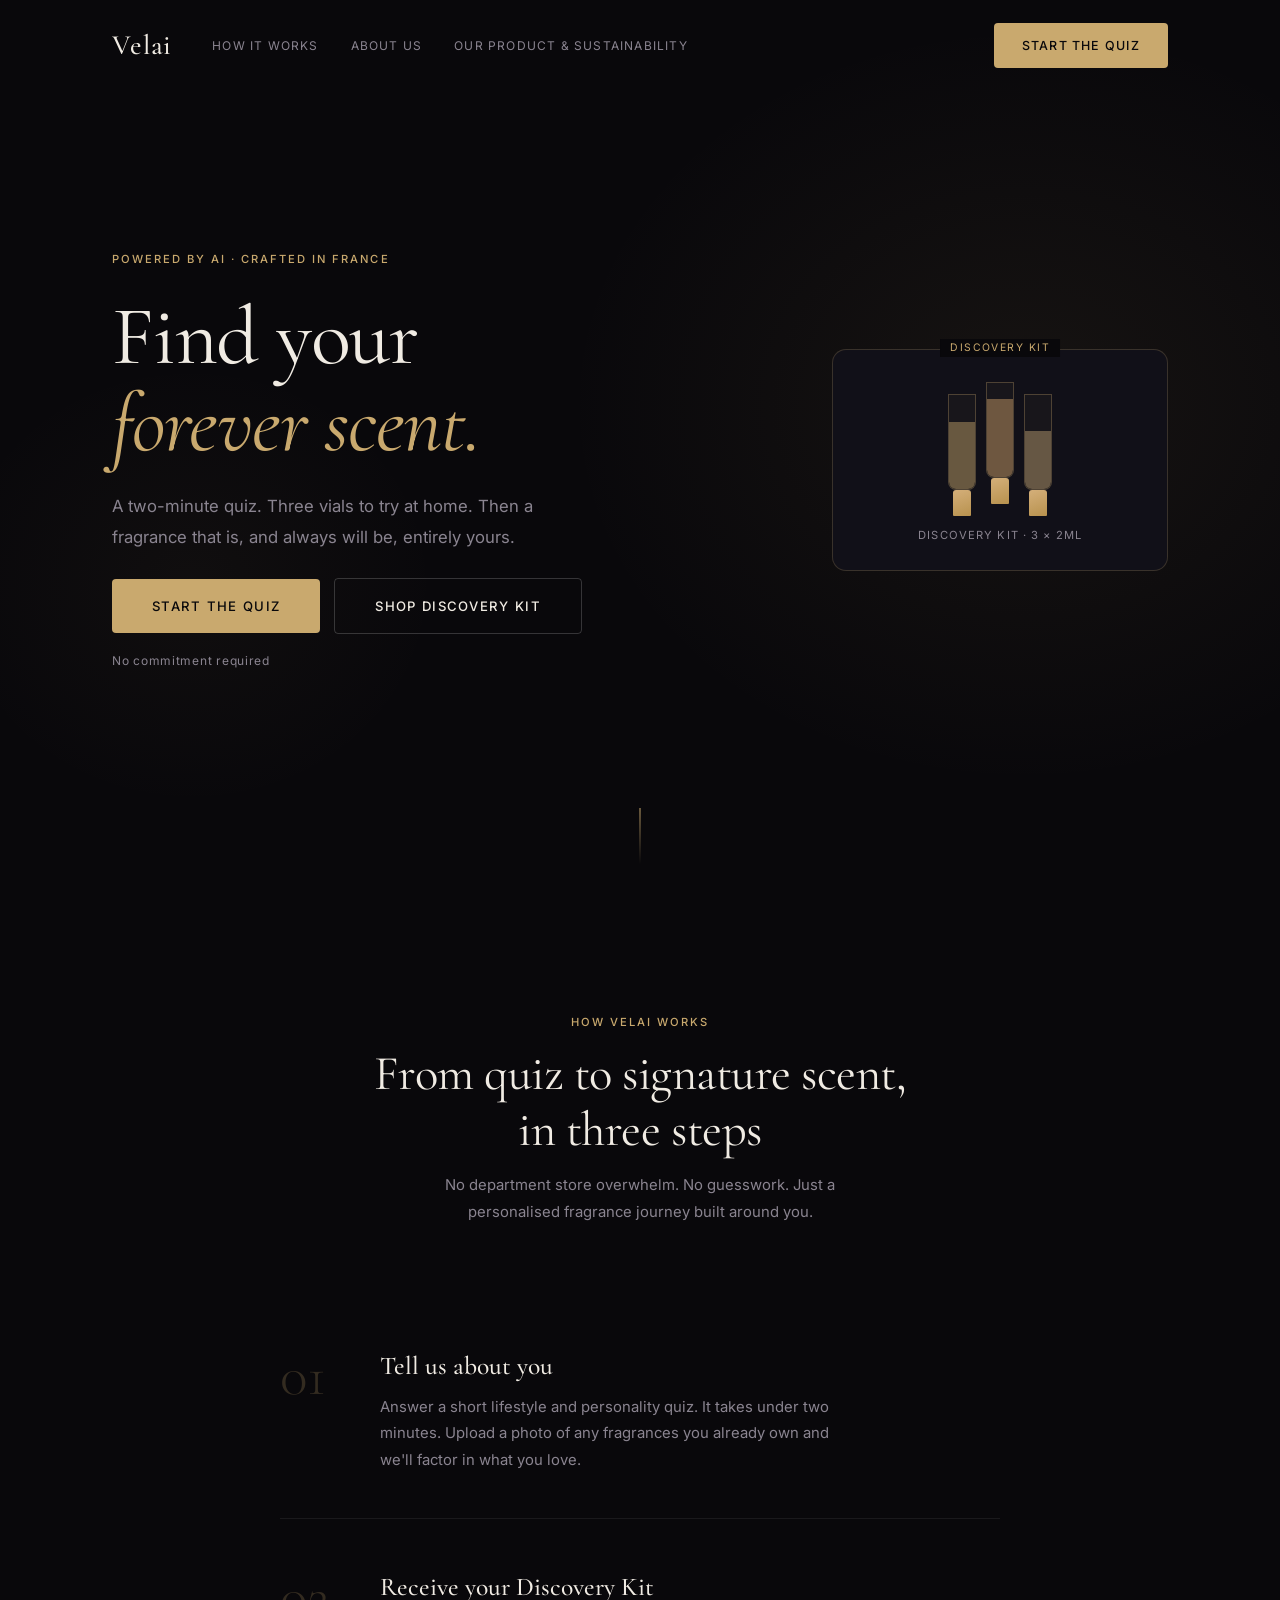
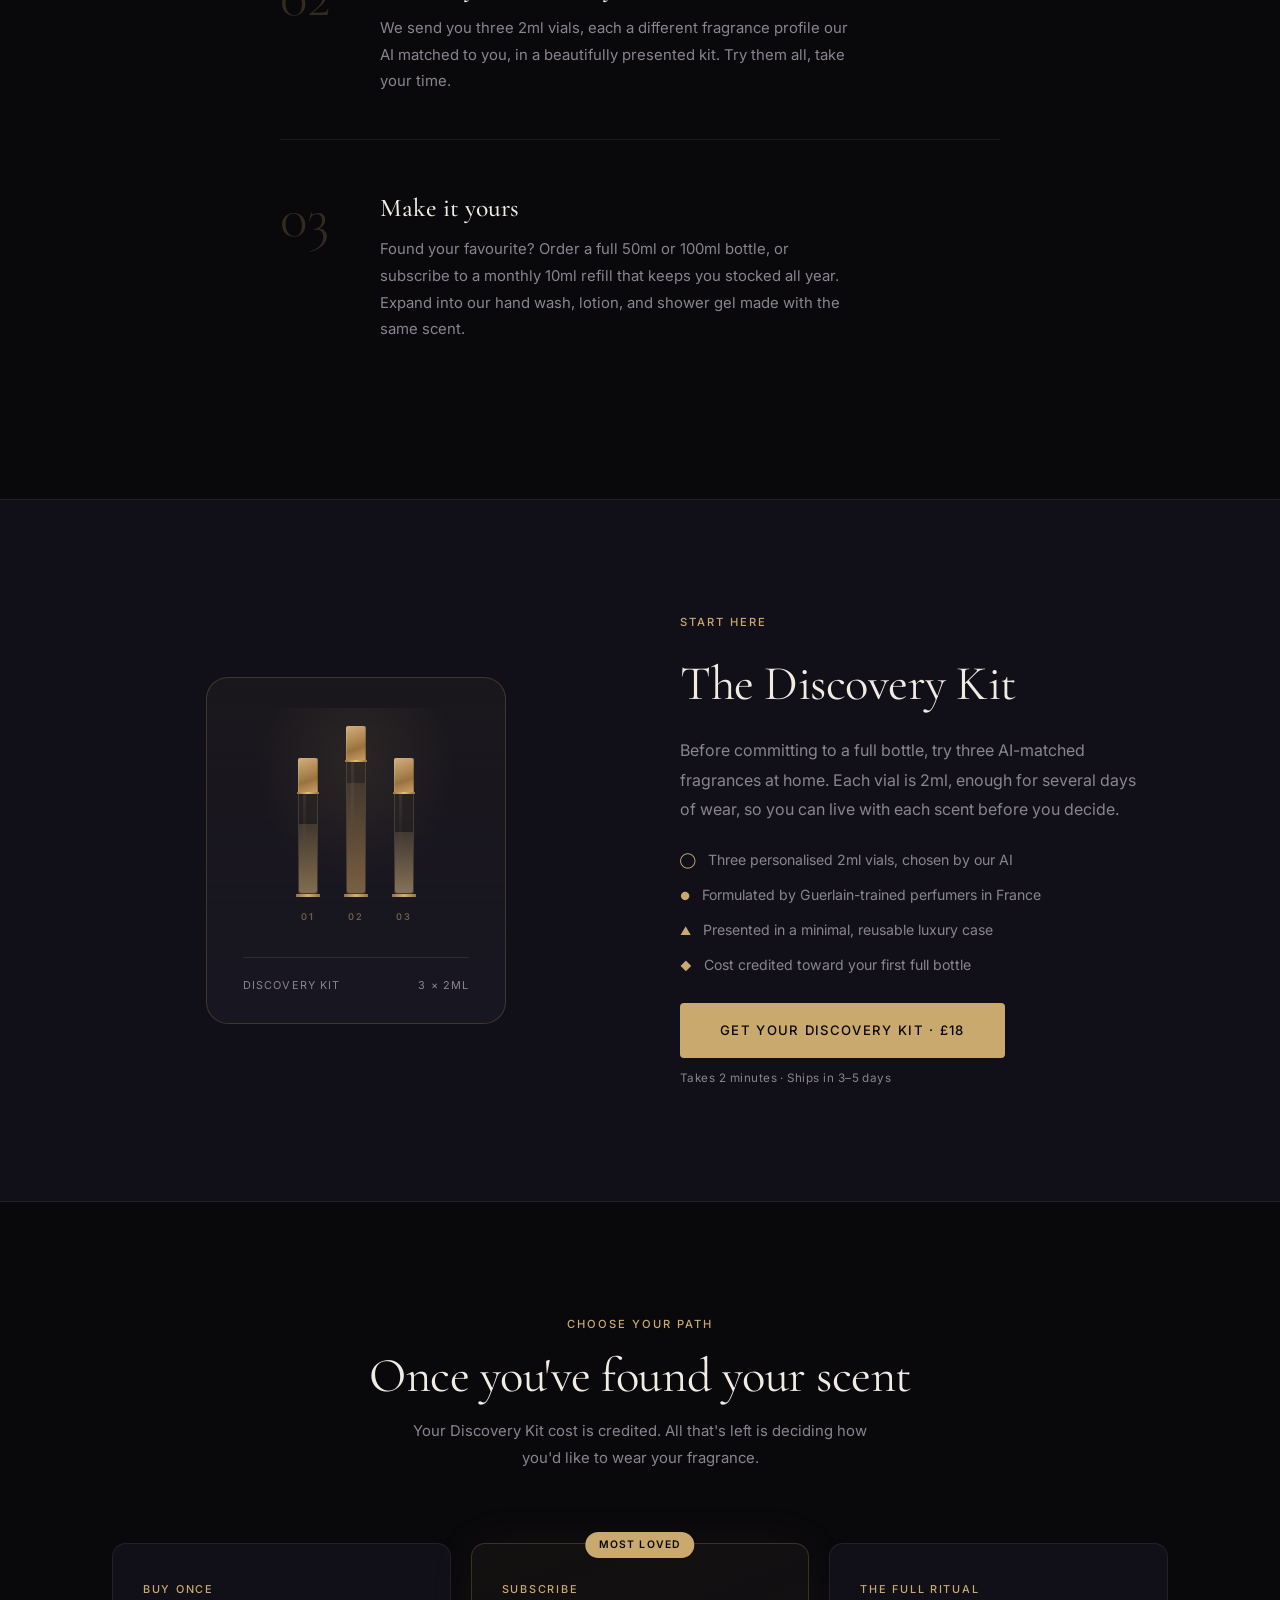
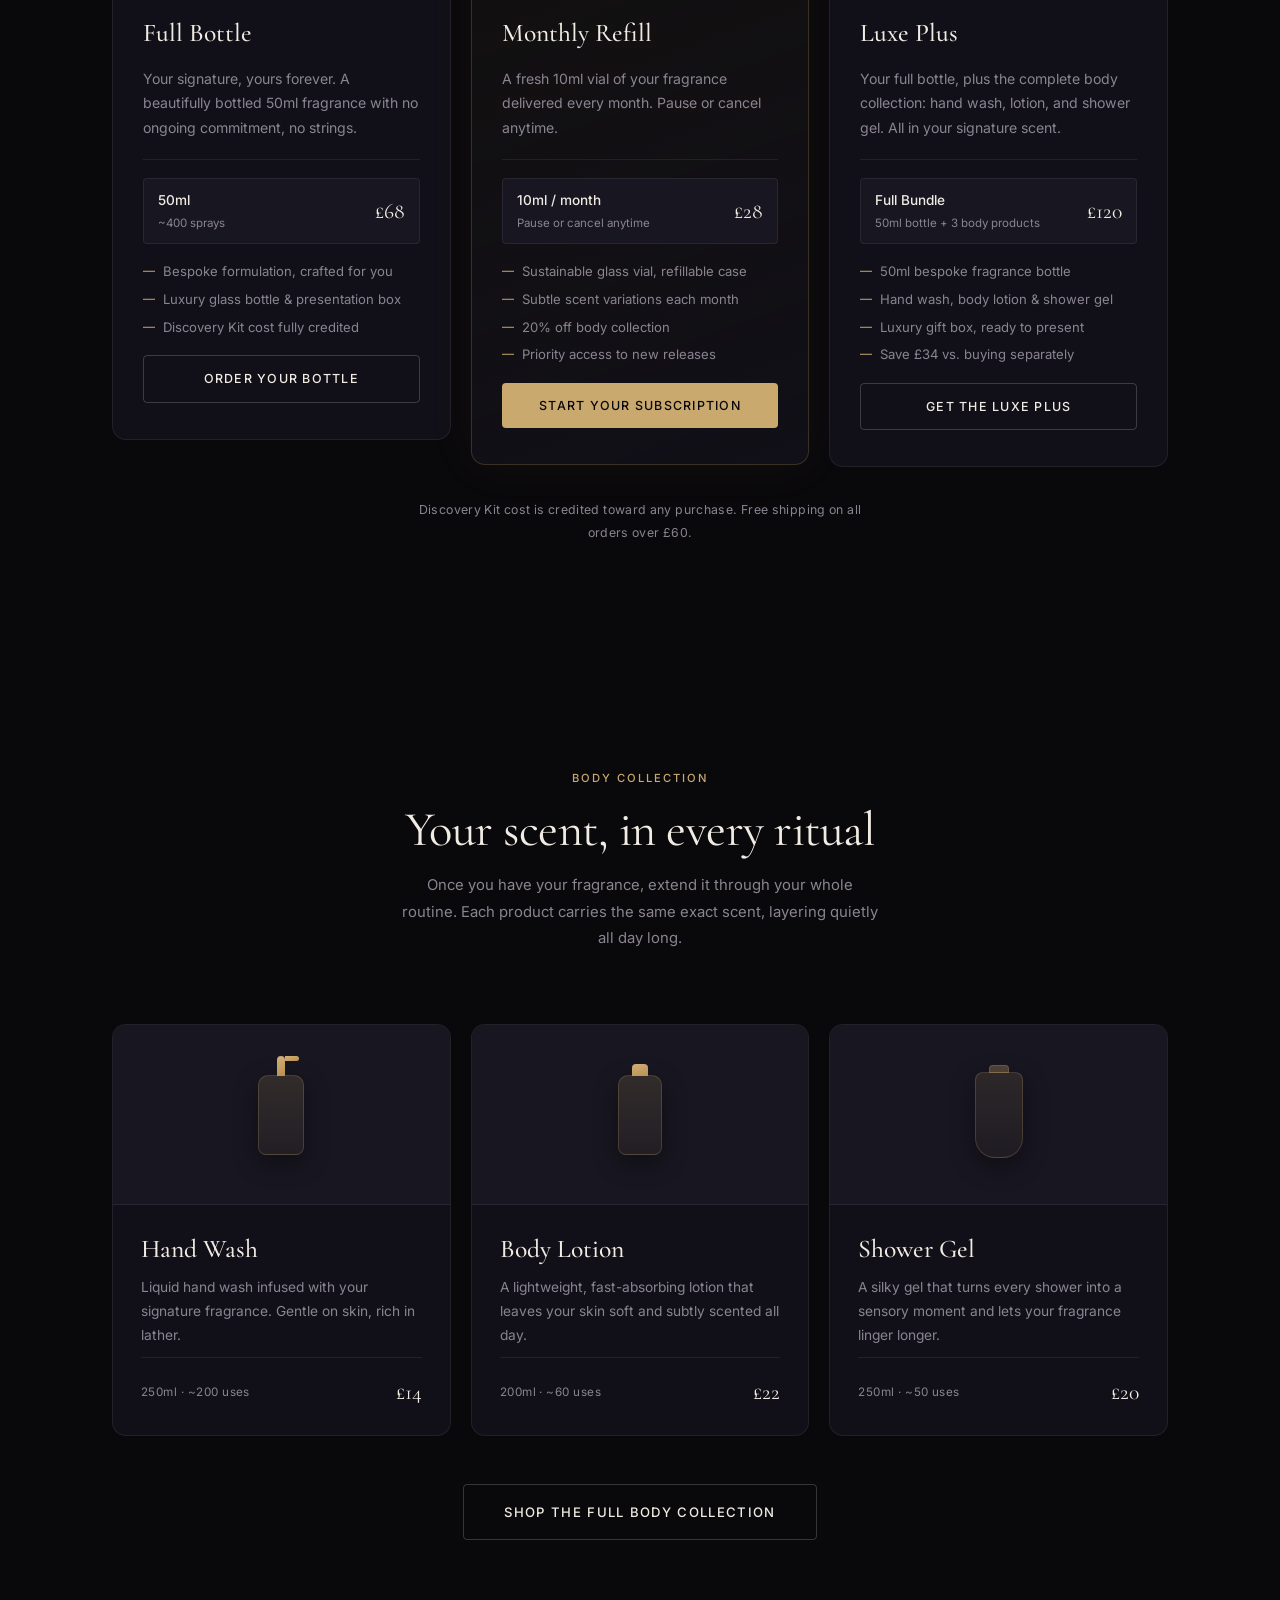
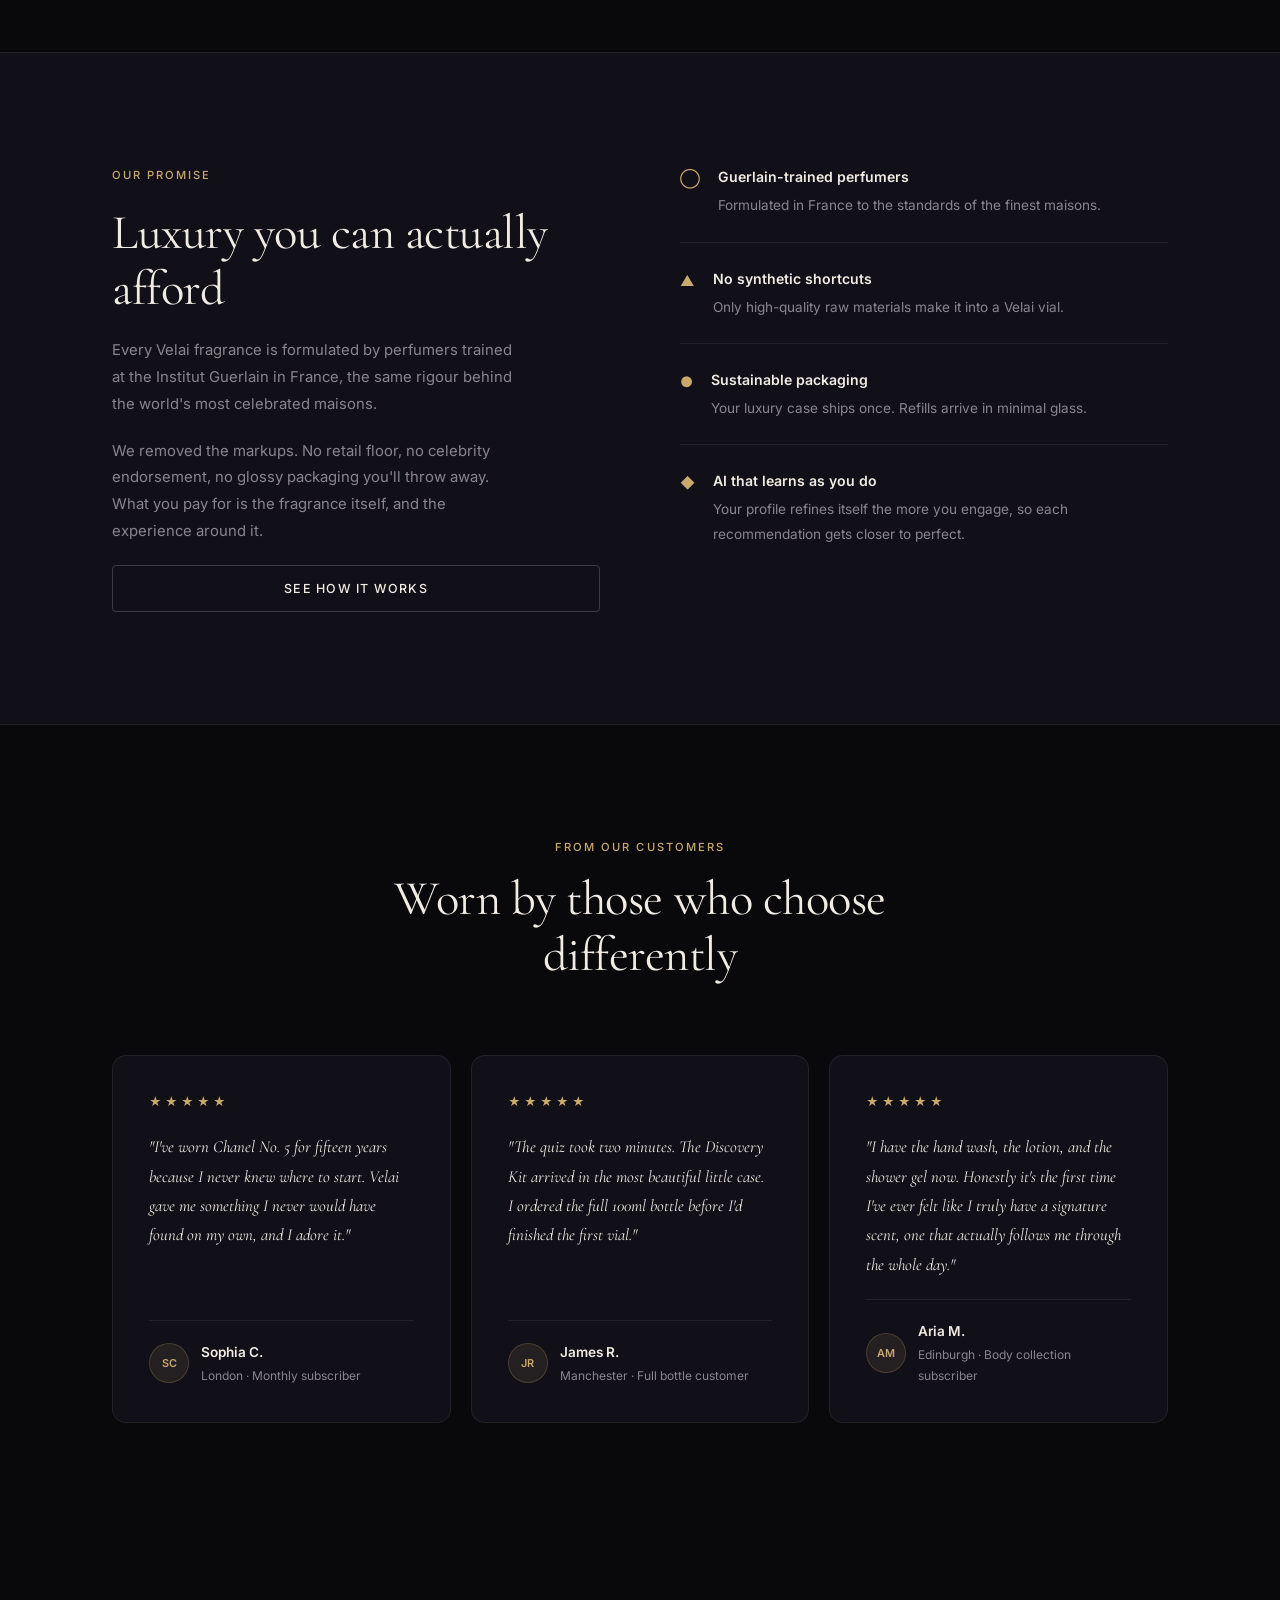
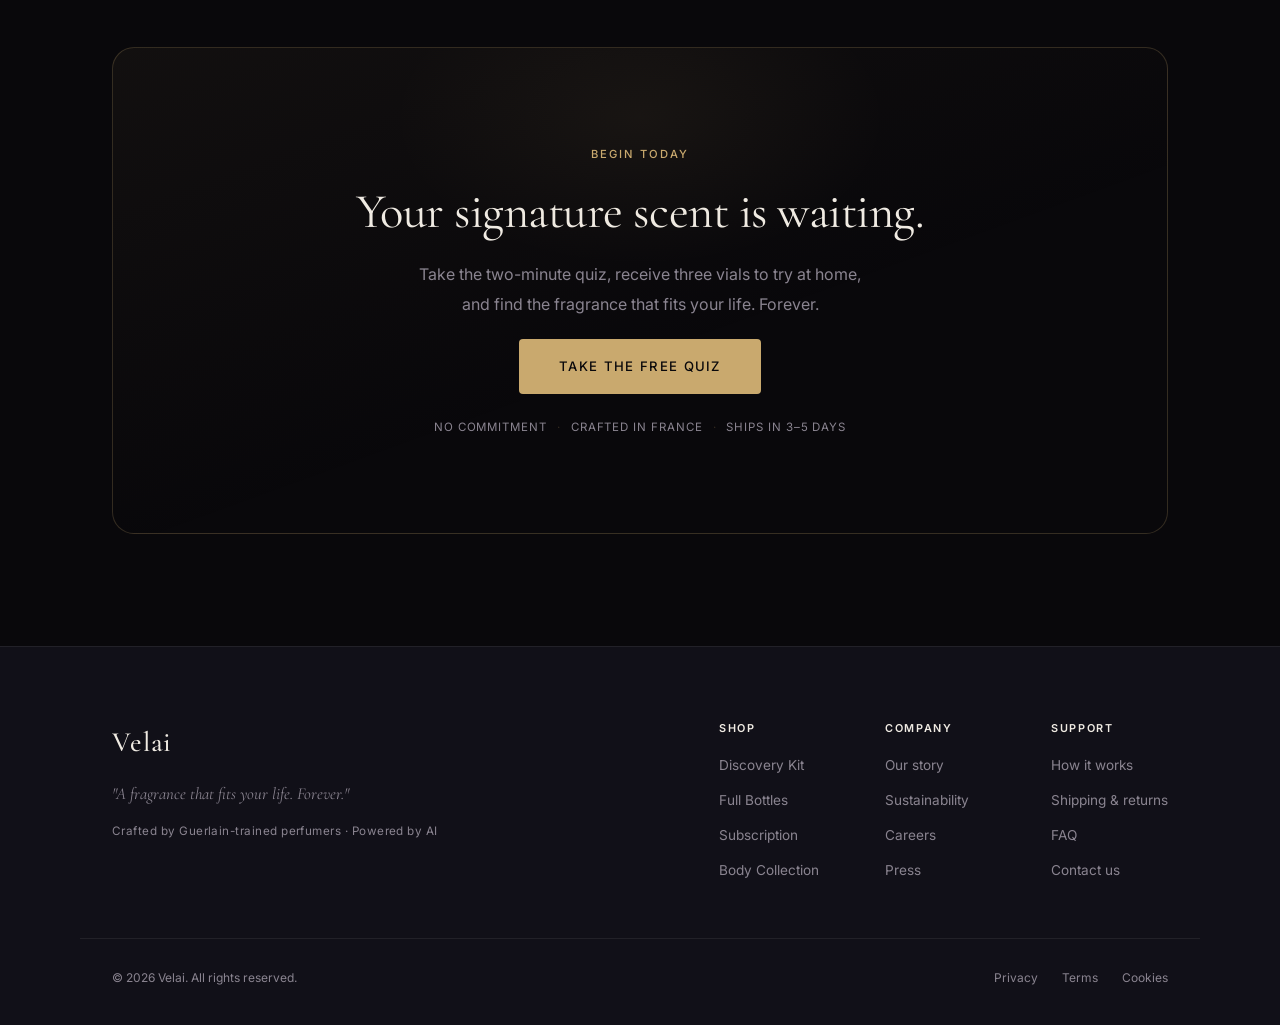
==== commit 45b4f02d: "Mobile optimisation, nav simplification, about + sustainability pages" ====
--- a/index.html
+++ b/index.html
@@ -18,10 +18,8 @@
       <a href="#" class="nav__logo">Velai</a>
       <nav class="nav__links" id="navLinks">
         <a href="#how-it-works">How it works</a>
-        <a href="#discovery-kit">Discovery Kit</a>
-        <a href="#body-collection">Body Collection</a>
-        <a href="#pricing">Shop</a>
-        <a href="about.html">About</a>
+        <a href="about.html">About us</a>
+        <a href="sustainability.html">Our product &amp; sustainability</a>
       </nav>
       <div class="nav__actions">
         <a href="quiz.html" class="btn btn--primary">Start the quiz</a>
--- a/css/style.css
+++ b/css/style.css
@@ -624,13 +624,18 @@
 }
 
 /* ─── Responsive ─────────────────────────────────────────────────────── */
+
+/* 900px — tablet: collapse two-column layouts */
 @media (max-width: 900px) {
-  .hero__inner { grid-template-columns: 1fr; gap: 48px; }
-  .hero__visual { display: flex; justify-content: center; }
-  .craft__inner { grid-template-columns: 1fr; gap: 52px; }
-}
-
+  .hero__inner { grid-template-columns: 1fr; gap: 0; }
+  .hero__visual { display: none; }
+  .craft__inner { grid-template-columns: 1fr; gap: 48px; }
+}
+
+/* 768px — phones: nav collapses, density reduces */
 @media (max-width: 768px) {
+  /* Fix: logo left, hamburger right, no gap overlap */
+  .nav__inner { justify-content: space-between; gap: 0; }
   .nav__links, .nav__actions { display: none; }
 
   .nav__links.open {
@@ -640,28 +645,57 @@
     top: 0; left: 0; right: 0; bottom: 0;
     background: rgba(9,8,11,0.97);
     backdrop-filter: blur(20px);
-    padding: 100px 32px 48px;
-    gap: 28px;
+    -webkit-backdrop-filter: blur(20px);
+    padding: 100px 32px 56px;
+    gap: 32px;
     z-index: 150;
     align-items: flex-start;
     justify-content: flex-start;
+    overflow-y: auto;
   }
 
   .nav__links.open a {
-    font-size: 1.1rem;
+    font-size: 1.25rem;
     letter-spacing: 0.06em;
     color: var(--text);
   }
 
   .nav__hamburger { display: flex; z-index: 300; }
+
   .container { padding: 0 20px; }
-  .section { padding: 80px 0; }
-  .section__header { margin-bottom: 52px; }
-  .step { grid-template-columns: 48px 1fr; gap: 20px; }
-}
-
+  .section { padding: 72px 0; }
+  .section__header { margin-bottom: 44px; }
+
+  .hero__inner { padding-top: 88px; padding-bottom: 56px; }
+  .hero__content { gap: 18px; }
+  .hero__subtext { font-size: 0.96rem; }
+
+  .step { grid-template-columns: 44px 1fr; gap: 16px; padding: 32px 0; }
+  .step__number { font-size: 2.4rem; }
+
+  .footer { padding: 56px 0 32px; }
+  .footer__inner { flex-direction: column; gap: 40px; margin-bottom: 40px; }
+  .footer__links { gap: 32px; }
+  .footer__bottom { flex-direction: column; align-items: flex-start; gap: 12px; }
+}
+
+/* 500px — small phones */
 @media (max-width: 500px) {
-  .hero__cta { flex-direction: column; }
-  .btn--lg { width: 100%; }
-  .vials-display { padding: 24px 16px 20px; }
-}
+  .container { padding: 0 16px; }
+  .section { padding: 56px 0; }
+  .section__header { margin-bottom: 32px; gap: 10px; }
+
+  .hero__inner { padding-top: 76px; padding-bottom: 48px; }
+  .hero__cta { flex-direction: column; gap: 10px; }
+  .btn--lg { width: 100%; justify-content: center; }
+  .vials-display { padding: 20px 14px 18px; }
+
+  .step { grid-template-columns: 36px 1fr; gap: 12px; padding: 24px 0; }
+  .step__number { font-size: 1.9rem; }
+  .step__body { gap: 8px; padding-top: 4px; }
+
+  .craft-pillar { gap: 14px; padding: 20px 0; }
+
+  .footer__links { flex-direction: column; gap: 24px; }
+  .footer__legal { flex-wrap: wrap; gap: 16px; }
+}
--- a/css/components.css
+++ b/css/components.css
@@ -718,20 +718,56 @@
 }
 
 /* ─── Responsive ─────────────────────────────────────────────────────── */
+
 @media (max-width: 960px) {
   .path__grid { grid-template-columns: 1fr; max-width: 480px; margin: 0 auto; }
 }
 
 @media (max-width: 860px) {
-  .kit__inner { grid-template-columns: 1fr; gap: 52px; }
-  .kit-card { max-width: 420px; }
+  .kit__inner { grid-template-columns: 1fr; gap: 40px; }
+  .kit-card { max-width: 420px; margin: 0 auto; }
+  .kit-tray { max-width: 280px; }
   .kit-scene { max-width: 260px; }
   .testimonials__grid { grid-template-columns: 1fr; }
-  .body-grid { grid-template-columns: 1fr; max-width: 420px; margin: 0 auto; }
+  .body-grid { grid-template-columns: 1fr; max-width: 440px; margin: 0 auto; }
 }
 
 @media (max-width: 640px) {
-  .final-cta__inner { padding: 64px 24px; }
-  .final-cta__reassurance { gap: 16px; }
+  /* Kit tray */
+  .kit-tray { max-width: 100%; padding: 36px 24px 22px; }
+  .kit-tray__vials { gap: 16px; }
+  .kit__copy { gap: 18px; }
+
+  /* Path cards */
+  .path__grid { max-width: 100%; }
+  .path-card { padding: 28px 22px; }
+  .path-card__desc { padding-bottom: 14px; }
+
+  /* Body */
+  .body-grid { max-width: 100%; }
+  .body-card__content { padding: 22px 22px 18px; }
+  .body-card__icon-wrap { height: 150px; }
+
+  /* Testimonials */
+  .testimonial-card { padding: 28px 22px; gap: 16px; }
+
+  /* Final CTA */
+  .final-cta__inner { padding: 56px 20px; gap: 16px; }
+  .final-cta__reassurance { gap: 14px; flex-direction: column; align-items: center; }
   .final-cta__reassurance li:not(:last-child)::after { display: none; }
 }
+
+@media (max-width: 480px) {
+  /* Size option rows */
+  .size-option { padding: 10px 12px; }
+  .size-option__price { font-size: 1.1rem; }
+
+  /* Kit vials slightly smaller */
+  .kit-vl__glass { width: 18px; }
+  .kit-vl--1 .kit-vl__glass, .kit-vl--3 .kit-vl__glass { height: 84px; }
+  .kit-vl--2 .kit-vl__glass { height: 110px; }
+  .kit-vl__cap { width: 18px; height: 28px; }
+  .kit-vl__collar { width: 20px; }
+  .kit-vl__foot { width: 22px; }
+  .kit-tray__vials { gap: 14px; }
+}
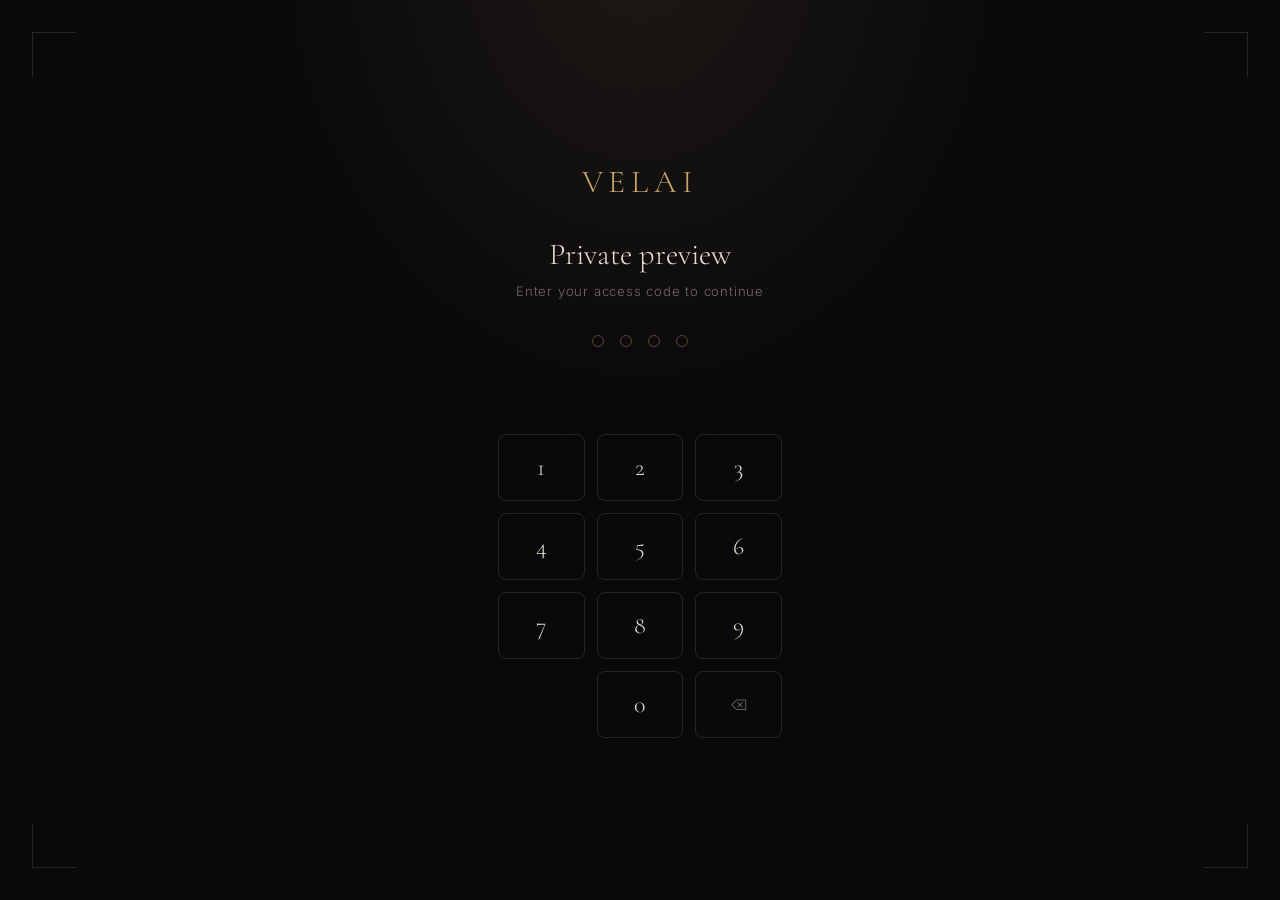
==== commit 27e7f416: "Add PIN auth gate (code: 3456) for private preview auth.html — full-screen PIN keypad in Velai aesth" ====
--- a/index.html
+++ b/index.html
@@ -1,6 +1,7 @@
 <!DOCTYPE html>
 <html lang="en">
 <head>
+  <script>if(!sessionStorage.getItem('velai_preview')){sessionStorage.setItem('velai_return',location.pathname+location.search);location.replace('auth.html');}  </script>
   <meta charset="UTF-8" />
   <meta name="viewport" content="width=device-width, initial-scale=1.0" />
   <title>Velai: A fragrance that fits your life. Forever.</title>
--- a/css/style.css
+++ b/css/style.css
@@ -165,12 +165,28 @@
   border-bottom: 1px solid transparent;
 }
 
+/* Blur lives on ::before so it doesn't create a stacking context that traps
+   position:fixed children (the mobile menu overlay). */
+.nav::before {
+  content: '';
+  position: absolute;
+  inset: 0;
+  backdrop-filter: blur(18px);
+  -webkit-backdrop-filter: blur(18px);
+  pointer-events: none;
+  opacity: 0;
+  transition: opacity 0.35s ease;
+  z-index: -1;
+}
+
 .nav.scrolled {
   background: rgba(9,8,11,0.88);
-  backdrop-filter: blur(18px);
-  -webkit-backdrop-filter: blur(18px);
   border-bottom-color: var(--border);
   padding: 14px 0;
+}
+
+.nav.scrolled::before {
+  opacity: 1;
 }
 
 .nav__inner {
@@ -646,19 +662,29 @@
     background: rgba(9,8,11,0.97);
     backdrop-filter: blur(20px);
     -webkit-backdrop-filter: blur(20px);
-    padding: 100px 32px 56px;
-    gap: 32px;
+    padding: 88px 28px 48px;
+    gap: 0;
     z-index: 150;
-    align-items: flex-start;
+    align-items: stretch;
     justify-content: flex-start;
     overflow-y: auto;
   }
 
   .nav__links.open a {
-    font-size: 1.25rem;
-    letter-spacing: 0.06em;
-    color: var(--text);
+    font-size: 1rem;
+    font-weight: 400;
+    letter-spacing: 0.08em;
+    text-transform: uppercase;
+    color: var(--muted);
+    padding: 20px 0;
+    border-bottom: 1px solid var(--border);
+    display: block;
+    transition: color 0.2s ease;
   }
+
+  .nav__links.open a:first-child { border-top: 1px solid var(--border); }
+  .nav__links.open a:hover,
+  .nav__links.open a.active { color: var(--gold); }
 
   .nav__hamburger { display: flex; z-index: 300; }
 
